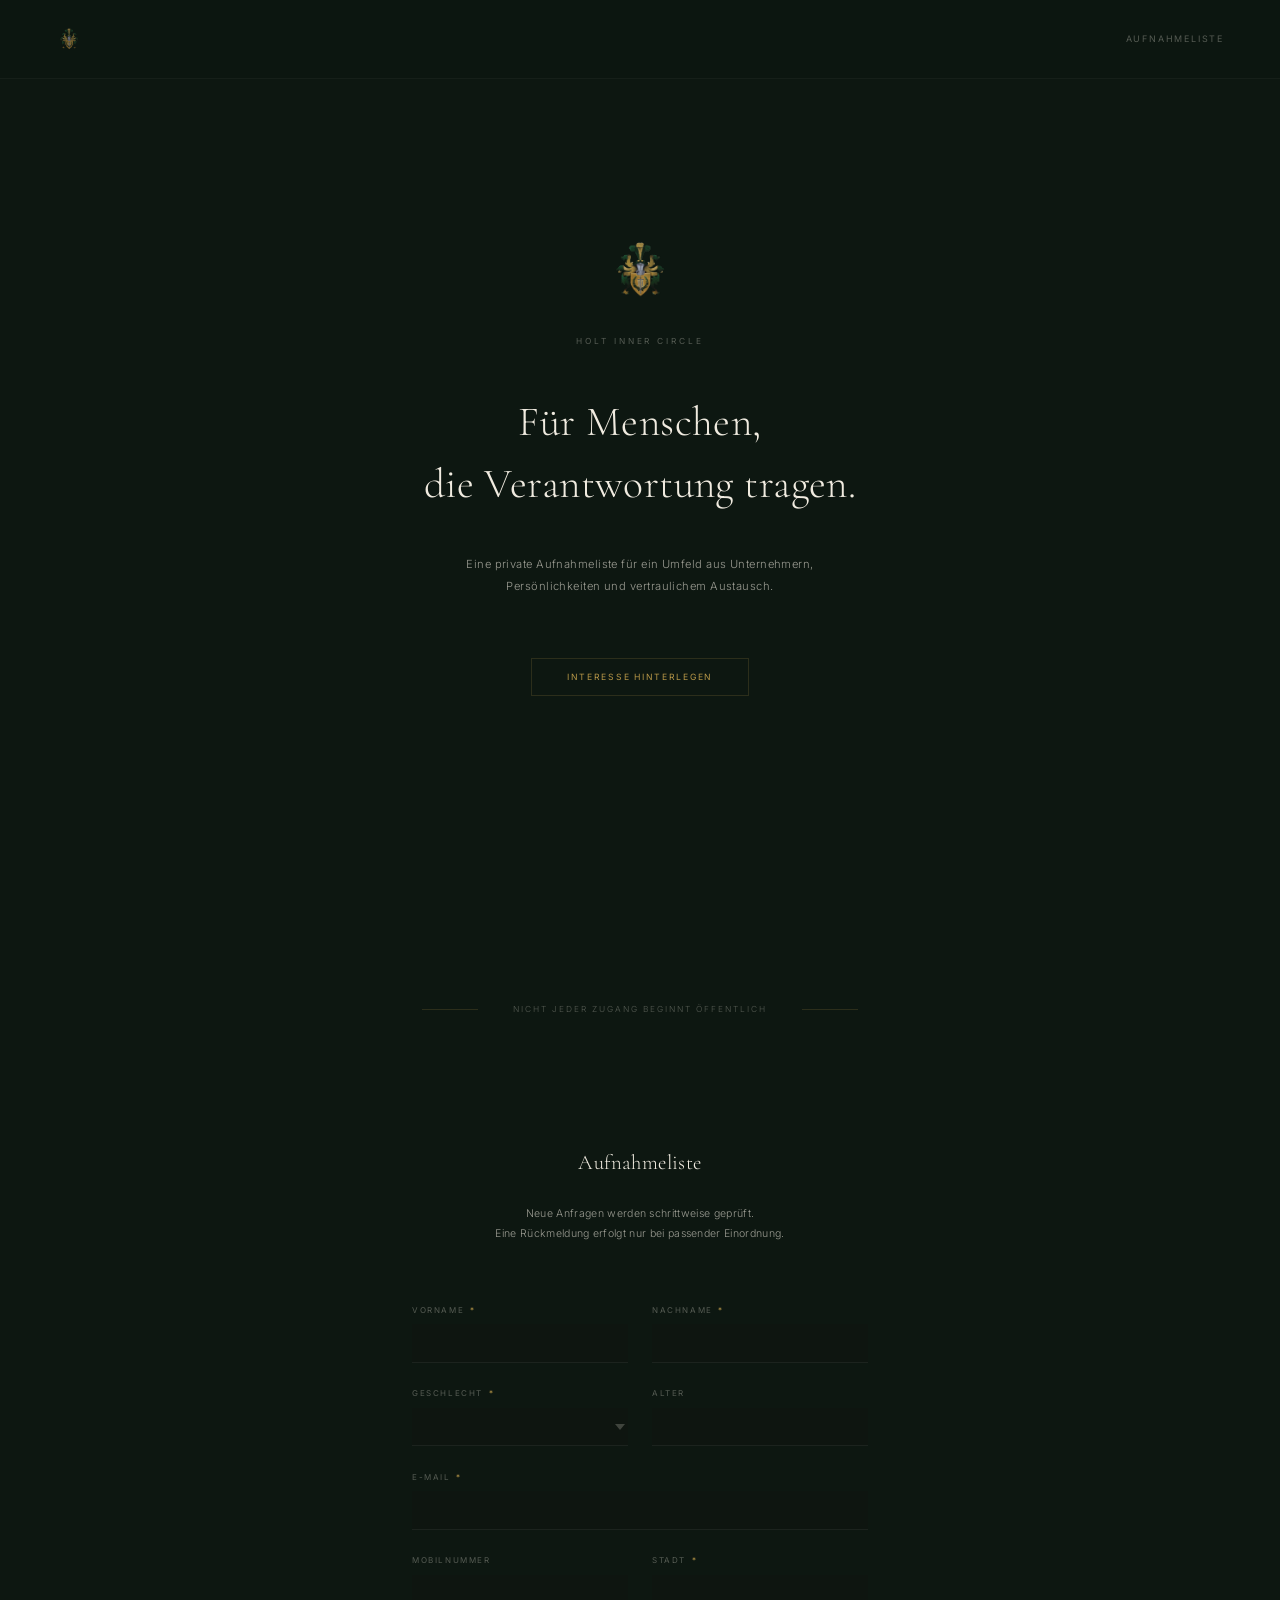
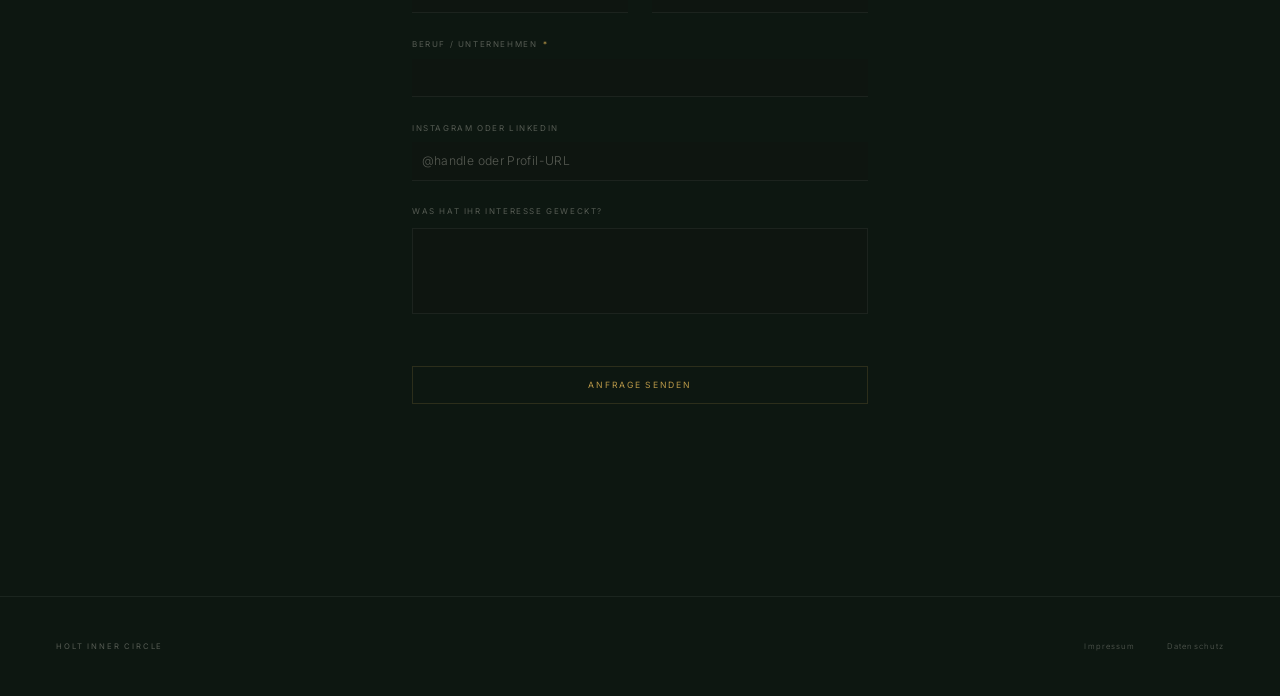
==== index.html @ b07e4f3f "Update index.html" ====
<!DOCTYPE html>
<html lang="de">
<head>
<link rel="shortcut icon" href="favicon.png">
<meta charset="UTF-8">
<meta name="viewport" content="width=device-width, initial-scale=1.0">
<title>Holt Inner Circle</title>
<link href="https://fonts.googleapis.com/css2?family=Cormorant+Garamond:ital,wght@0,300;0,400;0,500;1,300;1,400&family=Inter:wght@300;400&display=swap" rel="stylesheet">
<style>
*,*::before,*::after{margin:0;padding:0;box-sizing:border-box}
:root{
  --void:#0d1711;
  --deep:#132018;

  --rule:rgba(255,255,255,0.06);

  --gold:#b99848;
  --gold-dim:rgba(185,152,72,0.35);
  --rule-gold:rgba(185,152,72,0.18);

  --cream:#f0ebe0;

  --text:rgba(240,235,224,0.62);
  --text-dim:rgba(240,235,224,0.32);

  --serif:'Cormorant Garamond',Georgia,serif;
  --sans:'Inter',-apple-system,sans-serif;
}
html{scroll-behavior:smooth;overflow-x:hidden}
body{background:var(--void);color:var(--cream);font-family:var(--sans);-webkit-font-smoothing:antialiased;overflow-x:hidden}
a{color:inherit;text-decoration:none}
::selection{background:var(--gold);color:var(--void)}

.nav{
  position:fixed;
  top:0;
  left:0;
  right:0;
  z-index:900;
  display:flex;
  align-items:center;
  justify-content:space-between;
  padding:1.6rem 3.5rem;
  background:rgba(13,23,17,0.96);
  backdrop-filter:blur(14px);
  border-bottom:1px solid rgba(255,255,255,0.04);
}
.nav.scrolled{
  background:rgba(13,23,17,0.96);
  backdrop-filter:blur(14px);
  border-bottom-color:rgba(255,255,255,0.04);
}
.nav-logo{cursor:pointer;display:flex;align-items:center}
.nav-logo img{height:26px;width:auto;opacity:.75;transition:opacity .3s}
.nav-logo:hover img{opacity:1}
.nav-link{
  font-size:.56rem;font-weight:400;letter-spacing:.2em;text-transform:uppercase;
  color:var(--text-dim);cursor:pointer;transition:color .3s;
  padding:.45rem 0;border-bottom:1px solid transparent;
}
.nav-link:hover{color:var(--gold);border-bottom-color:var(--rule-gold)}

.hero{
  min-height:100vh;min-height:100svh;
  display:flex;flex-direction:column;
  align-items:center;justify-content:center;
  text-align:center;padding:6rem 2rem 4rem;
}
.hero-crest{width:68px;height:auto;margin-bottom:2rem;opacity:.8}
.hero-eyebrow{
  font-size:.52rem;font-weight:400;letter-spacing:.35em;text-transform:uppercase;
  color:var(--text-dim);margin-bottom:2.8rem;
}
.hero-headline{
  font-family:var(--serif);font-weight:300;
  font-size:clamp(1.55rem,3.6vw,2.6rem);
  line-height:1.5;color:var(--cream);
  max-width:480px;margin:0 auto 2.4rem;
  letter-spacing:.01em;
}
.hero-sub{
  font-size:.7rem;font-weight:300;line-height:1.95;letter-spacing:.04em;
  color:var(--text);max-width:400px;margin:0 auto 3.8rem;
}
.btn{
  display:inline-block;
  font-family:var(--sans);font-size:.54rem;font-weight:400;
  letter-spacing:.2em;text-transform:uppercase;
  color:var(--gold);border:1px solid var(--rule-gold);
  padding:.8rem 2.2rem;cursor:pointer;background:transparent;
  transition:all .4s;
}
.btn:hover{background:rgba(185,152,72,0.07);border-color:var(--gold-dim)}
.btn:active{transform:scale(.98)}
.btn:disabled{opacity:.3;cursor:default;pointer-events:none}

.divider{
  display:flex;align-items:center;justify-content:center;gap:2.2rem;
  padding:6.5rem 2rem;
}
.divider-line{width:56px;height:1px;background:var(--rule-gold)}
.divider-text{
  font-size:.52rem;font-weight:300;letter-spacing:.24em;text-transform:uppercase;
  color:var(--text-dim);white-space:nowrap;
}

/* FORM SECTION */
.aufnahme{
  max-width:520px;margin:0 auto;padding:2rem 2rem 12rem;text-align:center;
}
.aufnahme-heading{
  font-family:var(--serif);font-weight:300;font-size:1.3rem;
  color:var(--cream);margin-bottom:1.8rem;letter-spacing:.02em;
}
.aufnahme-note{
  font-size:.66rem;font-weight:300;line-height:1.9;letter-spacing:.03em;
  color:var(--text);margin-bottom:3.8rem;
}

/* Form rows */
.form-row{display:flex;gap:1.5rem;margin-bottom:0}
.form-row .form-group{flex:1}
.form-group{margin-bottom:1.6rem;text-align:left}
.form-label{
  display:block;font-size:.5rem;font-weight:400;
  letter-spacing:.2em;text-transform:uppercase;
  color:var(--text-dim);margin-bottom:.6rem;
}
.form-label .req{color:var(--gold);margin-left:2px}
.form-input,.form-select{
  width:100%;background:rgba(14,22,16,0.95);border:none;
  border-bottom:1px solid var(--rule);
  padding:.7rem .6rem;font-family:var(--sans);font-size:.76rem;
  font-weight:300;color:var(--cream);letter-spacing:.03em;
  outline:none;transition:border-color .3s;
  -webkit-appearance:none;appearance:none;
  border-radius:0;
}
.form-input:-webkit-autofill,
.form-input:-webkit-autofill:hover,
.form-input:-webkit-autofill:focus,
.form-select:-webkit-autofill,
.form-select:-webkit-autofill:hover,
.form-select:-webkit-autofill:focus{
  -webkit-text-fill-color:var(--cream);
  -webkit-box-shadow:0 0 0 1000px rgba(14,22,16,0.95) inset;
  box-shadow:0 0 0 1000px rgba(14,22,16,0.95) inset;
  border-bottom:1px solid var(--rule);
  transition:background-color 5000s ease-in-out 0s;
}
.form-select{
  background-image:url("data:image/svg+xml,%3Csvg xmlns='http://www.w3.org/2000/svg' width='10' height='6'%3E%3Cpath d='M0 0l5 6 5-6z' fill='rgba(240,235,224,0.22)'/%3E%3C/svg%3E");
  background-repeat:no-repeat;background-position:right .2rem center;
  padding-right:1.2rem;cursor:pointer;
}
.form-select option{background:var(--void);color:var(--cream)}
.form-input:focus,.form-select:focus{border-bottom-color:var(--gold-dim)}
.form-input::placeholder{color:var(--text-dim);font-weight:300}
textarea.form-input{
  resize:none;min-height:72px;line-height:1.7;
  border:1px solid var(--rule);padding:.7rem .8rem;
  margin-top:.15rem;background:rgba(14,22,16,0.95);
}
textarea.form-input:focus{border-color:var(--gold-dim)}
.form-submit{margin-top:3rem}
.form-submit .btn{width:100%}

.form-status{
  margin-top:1rem;font-size:.62rem;letter-spacing:.06em;
  color:var(--gold);display:none;text-align:center;
}
.form-status.error{color:#c45;display:block}
.form-status.sending{color:var(--text);display:block}

.form-sent{display:none;text-align:center;padding:3rem 0}
.form-sent p{
  font-family:var(--serif);font-weight:300;font-style:italic;
  font-size:1rem;line-height:1.8;
  color:var(--text);letter-spacing:.02em;
}

.footer{
  border-top:1px solid var(--rule);
  padding:2.8rem 3.5rem;
  display:flex;align-items:center;justify-content:space-between;
}
.footer-name{
  font-size:.48rem;font-weight:400;letter-spacing:.24em;
  text-transform:uppercase;color:var(--text-dim);
}
.footer-links{display:flex;gap:2rem}
.footer-links a{
  font-size:.48rem;font-weight:300;letter-spacing:.14em;
  color:var(--text-dim);transition:color .3s;
}
.footer-links a:hover{color:var(--text)}

.fade{opacity:0;transform:translateY(12px);transition:opacity .9s ease,transform .9s ease}
.fade.visible{opacity:1;transform:translateY(0)}

@media(max-width:640px){

  .nav{
    padding:1rem 1.2rem;
  }

  .hero{
    min-height:82svh;
    padding:3rem 1.4rem 2rem;
  }

  .hero-crest{
    width:56px;
    margin-bottom:1.5rem;
  }

  .hero-eyebrow{
    font-size:.48rem;
    letter-spacing:.28em;
    margin-bottom:1rem;
  }

  .hero-headline{
    font-size:1.55rem;
    line-height:1.3;
    margin-bottom:1.4rem;
    max-width:320px;
  }

  .hero-sub{
    font-size:.72rem;
    line-height:1.8;
    margin-bottom:2rem;
    max-width:340px;
  }

  .divider{
    padding:3rem 1.4rem;
    gap:1rem;
  }

  .divider-line{
    width:30px;
  }

  .divider-text{
    font-size:.48rem;
    letter-spacing:.18em;
  }

  .aufnahme{
    padding:2rem 1.4rem 6rem;
  }

  .aufnahme-heading{
    font-size:1.3rem;
  }

  .form-row{
    flex-direction:column;
    gap:0;
  }

  .footer{
    flex-direction:column;
    gap:1rem;
    text-align:center;
    padding:2rem 1.4rem;
  }
}

@media(prefers-reduced-motion:reduce){
  .fade{opacity:1;transform:none;transition:none}
}
</style>
</head>
<body>

<nav class="nav" id="nav">
  <div class="nav-logo" onclick="window.scrollTo({top:0,behavior:'smooth'})">
    <img src="images/hic-logo.jpg" alt="Holt Inner Circle">
  </div>
  <a class="nav-link" onclick="document.getElementById('aufnahme').scrollIntoView({behavior:'smooth'})">Aufnahmeliste</a>
</nav>

<section class="hero">
  <img src="images/hic-logo.jpg" alt="" class="hero-crest fade">
  <div class="hero-eyebrow fade">Holt Inner Circle</div>
  <h1 class="hero-headline fade">Für Menschen,<br>die Verantwortung tragen.</h1>
  <p class="hero-sub fade">Eine private Aufnahmeliste für ein Umfeld aus Unternehmern, Persönlichkeiten und vertraulichem Austausch.</p>
  <button class="btn fade" onclick="document.getElementById('aufnahme').scrollIntoView({behavior:'smooth'})">Interesse hinterlegen</button>
</section>

<div class="divider">
  <div class="divider-line"></div>
  <div class="divider-text fade">Nicht jeder Zugang beginnt öffentlich</div>
  <div class="divider-line"></div>
</div>

<section class="aufnahme" id="aufnahme">
  <h2 class="aufnahme-heading fade">Aufnahmeliste</h2>
  <p class="aufnahme-note fade">Neue Anfragen werden schrittweise geprüft.<br>Eine Rückmeldung erfolgt nur bei passender Einordnung.</p>

  <form id="aufnahmeForm" onsubmit="handleSubmit(event)" autocomplete="on">

    <div class="form-row fade">
      <div class="form-group">
        <label class="form-label" for="vorname">Vorname <span class="req">*</span></label>
        <input class="form-input" type="text" id="vorname" name="vorname" required autocomplete="given-name">
      </div>
      <div class="form-group">
        <label class="form-label" for="nachname">Nachname <span class="req">*</span></label>
        <input class="form-input" type="text" id="nachname" name="nachname" required autocomplete="family-name">
      </div>
    </div>

    <div class="form-row fade">
      <div class="form-group">
        <label class="form-label" for="geschlecht">Geschlecht <span class="req">*</span></label>
        <select class="form-select" id="geschlecht" name="geschlecht" required>
          <option value="" disabled selected></option>
          <option value="Männlich">Männlich</option>
          <option value="Weiblich">Weiblich</option>
          <option value="Divers">Divers</option>
          <option value="Keine Angabe">Keine Angabe</option>
        </select>
      </div>
      <div class="form-group">
        <label class="form-label" for="alter">Alter</label>
        <input class="form-input" type="number" id="alter" name="alter" min="16" max="99" placeholder="">
      </div>
    </div>

    <div class="form-group fade">
      <label class="form-label" for="email">E-Mail <span class="req">*</span></label>
      <input class="form-input" type="email" id="email" name="email" required autocomplete="email">
    </div>

    <div class="form-row fade">
      <div class="form-group">
        <label class="form-label" for="telefon">Mobilnummer</label>
        <input class="form-input" type="tel" id="telefon" name="telefon" placeholder="" autocomplete="tel">
      </div>
      <div class="form-group">
        <label class="form-label" for="stadt">Stadt <span class="req">*</span></label>
        <input class="form-input" type="text" id="stadt" name="stadt" required autocomplete="address-level2">
      </div>
    </div>

    <div class="form-group fade">
      <label class="form-label" for="beruf">Beruf / Unternehmen <span class="req">*</span></label>
      <input class="form-input" type="text" id="beruf" name="beruf" required>
    </div>

    <div class="form-group fade">
      <label class="form-label" for="social">Instagram oder LinkedIn</label>
      <input class="form-input" type="text" id="social" name="social" placeholder="@handle oder Profil-URL">
    </div>

    <div class="form-group fade">
      <label class="form-label" for="interesse">Was hat Ihr Interesse geweckt?</label>
      <textarea class="form-input" id="interesse" name="interesse" rows="3"></textarea>
    </div>

    <div class="form-submit fade">
      <button class="btn" type="submit" id="submitBtn">Anfrage senden</button>
      <div class="form-status" id="formStatus"></div>
    </div>
  </form>

  <div class="form-sent" id="formSent">
    <p>Ihre Anfrage wurde entgegengenommen.<br>Rückmeldungen erfolgen schrittweise.</p>
  </div>
</section>

<footer class="footer">
  <div class="footer-name">Holt Inner Circle</div>
  <div class="footer-links">
    <a href="#">Impressum</a>
    <a href="#">Datenschutz</a>
  </div>
</footer>

<script>
// Cloudflare Worker URL — kein Token im Frontend!
const WORKER_URL = "https://hic-api.holtinnercircle.workers.dev/";

const nav = document.getElementById('nav');
window.addEventListener('scroll', () => {
  nav.classList.toggle('scrolled', window.scrollY > 40);
}, {passive: true});

const obs = new IntersectionObserver((entries) => {
  entries.forEach(e => {
    if (e.isIntersecting) { e.target.classList.add('visible'); obs.unobserve(e.target); }
  });
}, {threshold: 0.12, rootMargin: '0px 0px -40px 0px'});
document.querySelectorAll('.fade').forEach(el => obs.observe(el));

async function handleSubmit(e) {
  e.preventDefault();
  const form = document.getElementById('aufnahmeForm');
  const btn = document.getElementById('submitBtn');
  const status = document.getElementById('formStatus');
  const sent = document.getElementById('formSent');

  const data = {
    vorname: form.vorname.value.trim(),
    nachname: form.nachname.value.trim(),
    geschlecht: form.geschlecht.value,
    alter: form.alter.value,
    email: form.email.value.trim(),
    telefon: form.telefon.value.trim(),
    stadt: form.stadt.value.trim(),
    beruf: form.beruf.value.trim(),
    social: form.social.value.trim(),
    interesse: form.interesse.value.trim()
  };

  btn.disabled = true;
  status.className = 'form-status sending';
  status.textContent = 'Wird gesendet...';
  status.style.display = 'block';

  try {
    const res = await fetch(WORKER_URL, {
      method: 'POST',
      headers: {'Content-Type': 'application/json'},
      body: JSON.stringify(data)
    });
    const result = await res.json();
    if (!result.success) throw new Error('Server error');
    form.style.display = 'none';
    status.style.display = 'none';
    sent.style.display = 'block';
  } catch (err) {
    status.className = 'form-status error';
    status.textContent = 'Anfrage konnte nicht gesendet werden. Bitte erneut versuchen.';
    btn.disabled = false;
  }
}
</script>
</body>
</html>
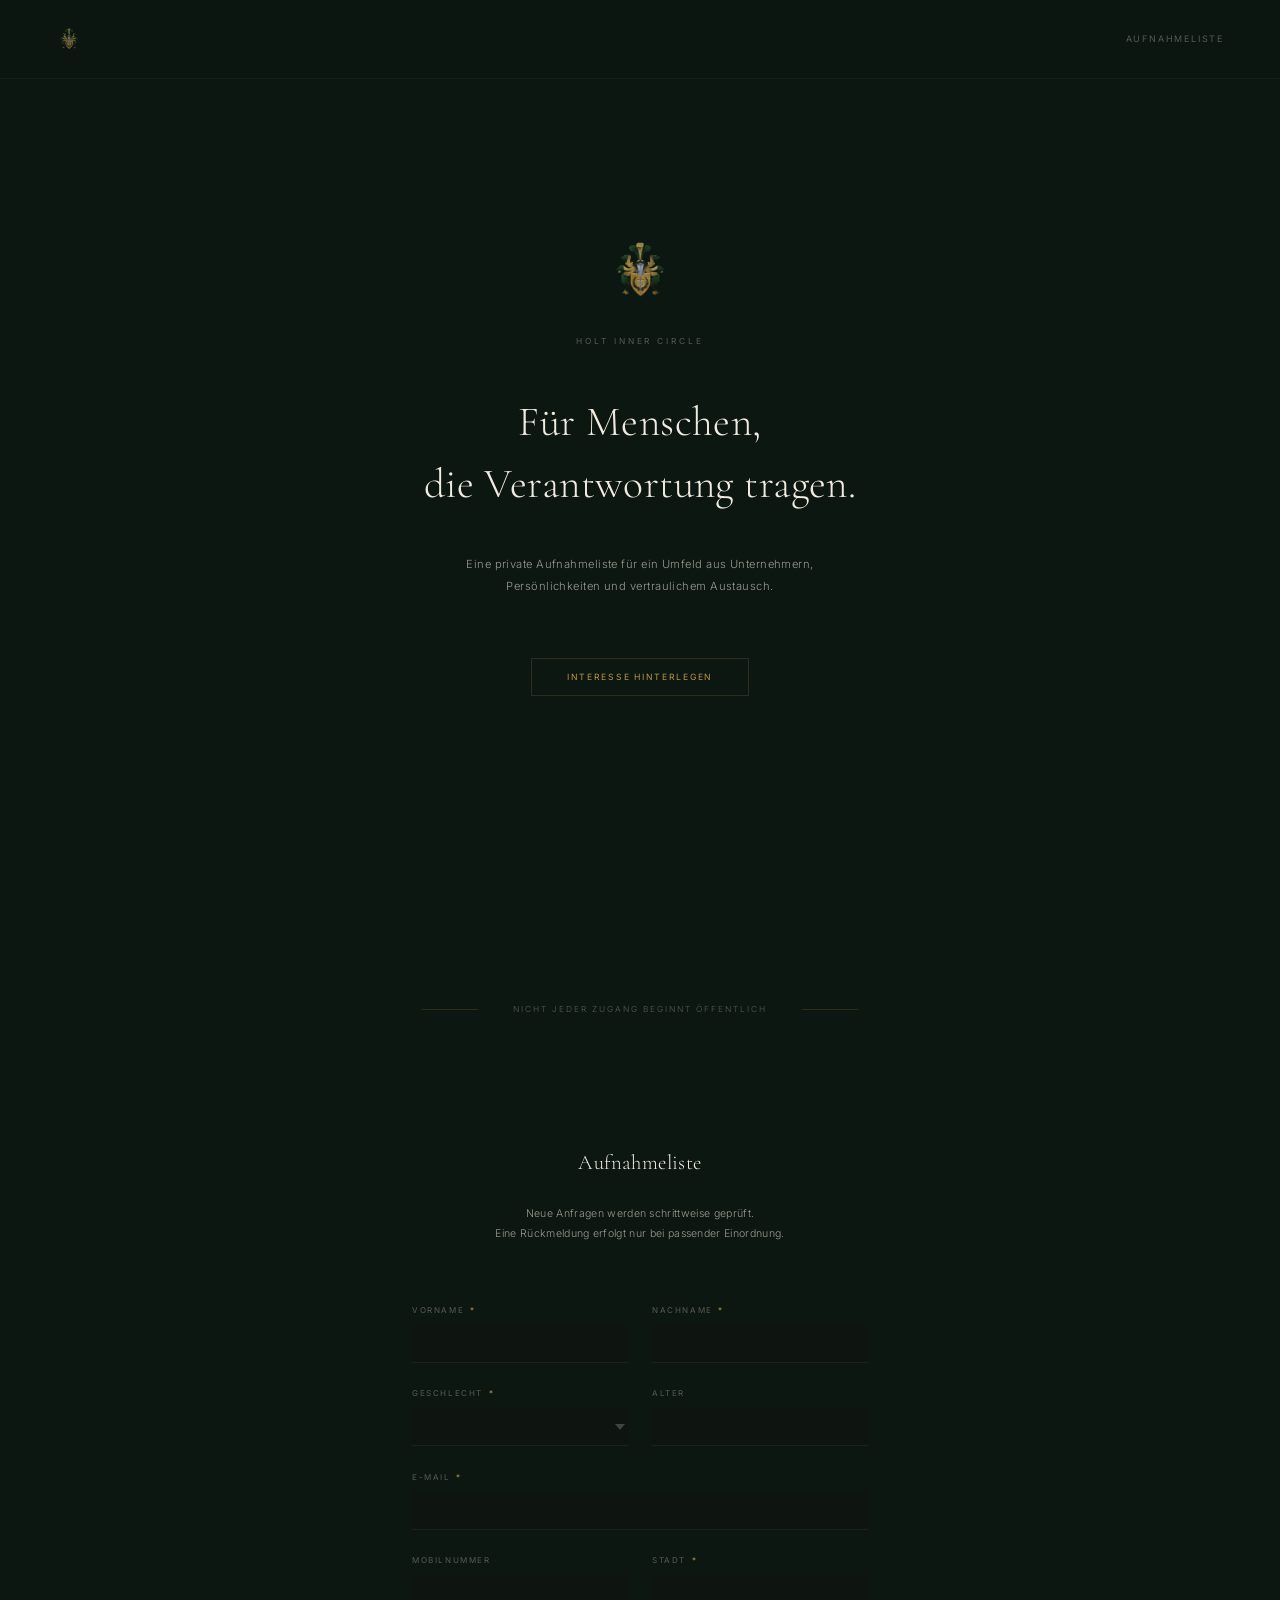
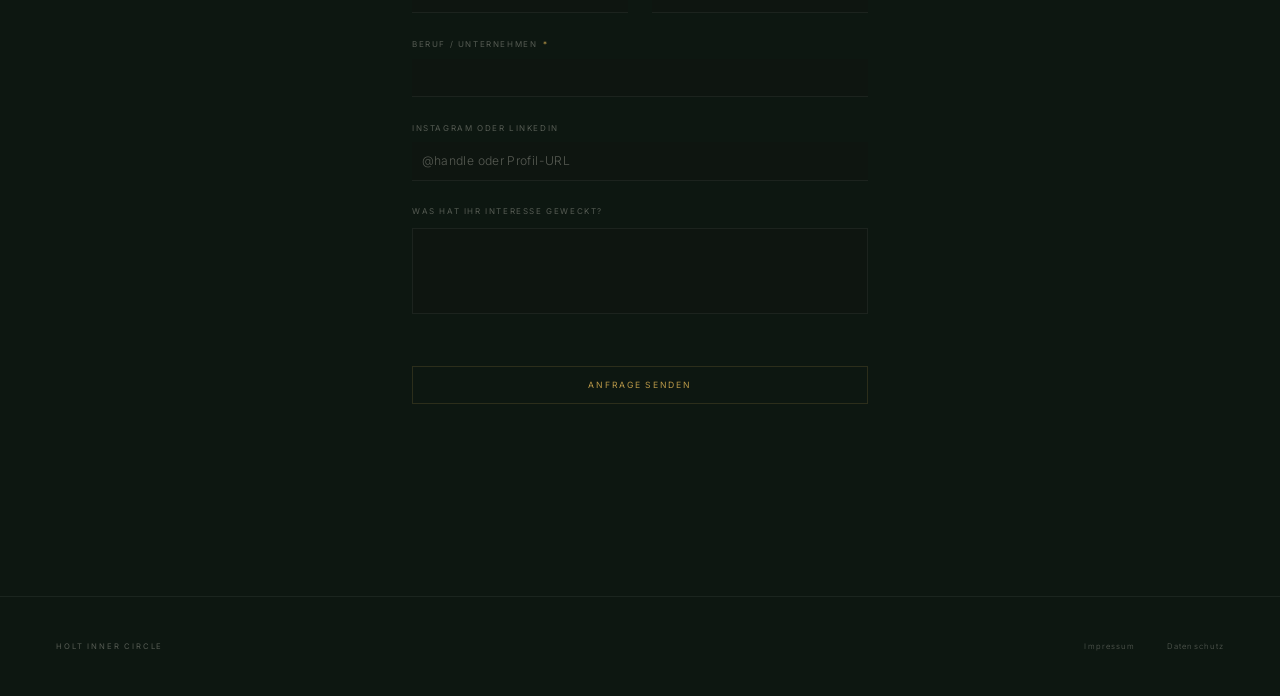
==== commit 01c13cbf: "Update index.html" ====
--- a/index.html
+++ b/index.html
@@ -1,10 +1,10 @@
 <!DOCTYPE html>
 <html lang="de">
 <head>
-<link rel="shortcut icon" href="favicon.png">
 <meta charset="UTF-8">
 <meta name="viewport" content="width=device-width, initial-scale=1.0">
 <title>Holt Inner Circle</title>
+<link rel="icon" type="image/png" href="favicon.png">
 <link href="https://fonts.googleapis.com/css2?family=Cormorant+Garamond:ital,wght@0,300;0,400;0,500;1,300;1,400&family=Inter:wght@300;400&display=swap" rel="stylesheet">
 <style>
 *,*::before,*::after{margin:0;padding:0;box-sizing:border-box}
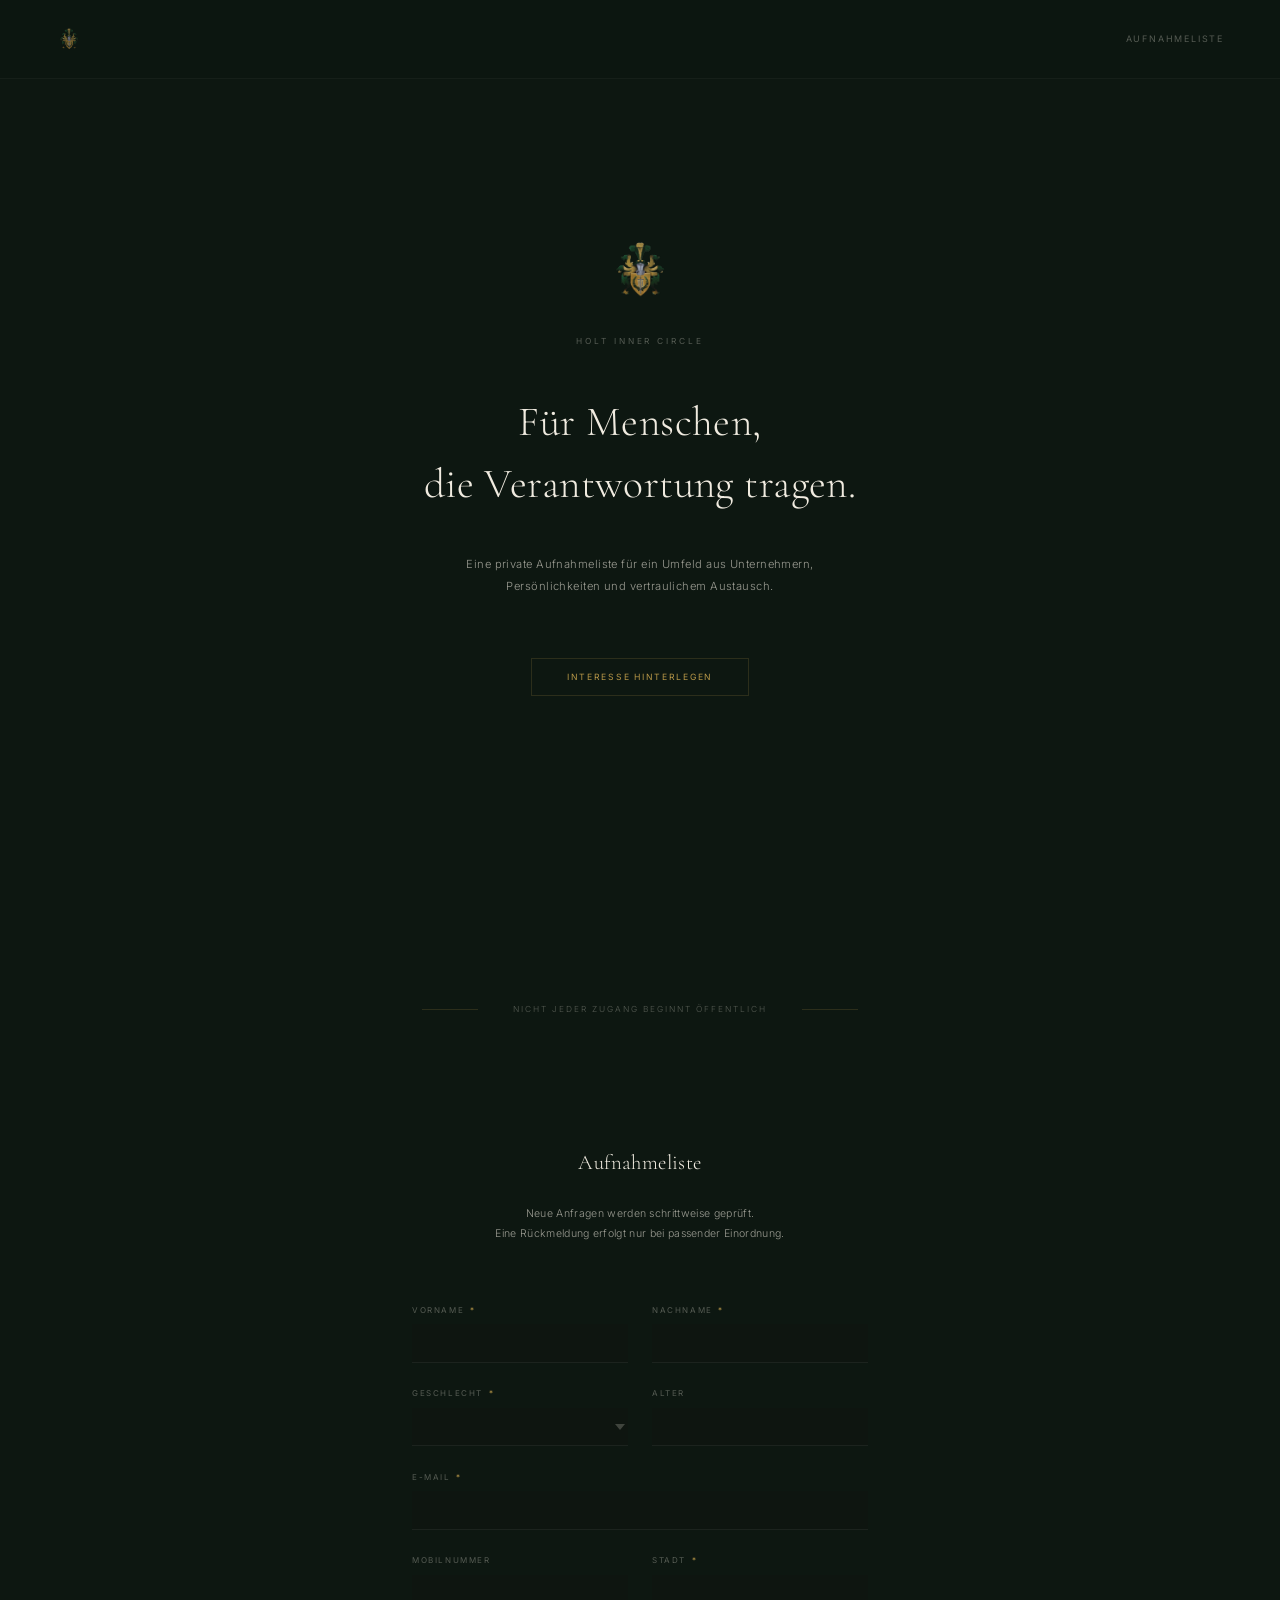
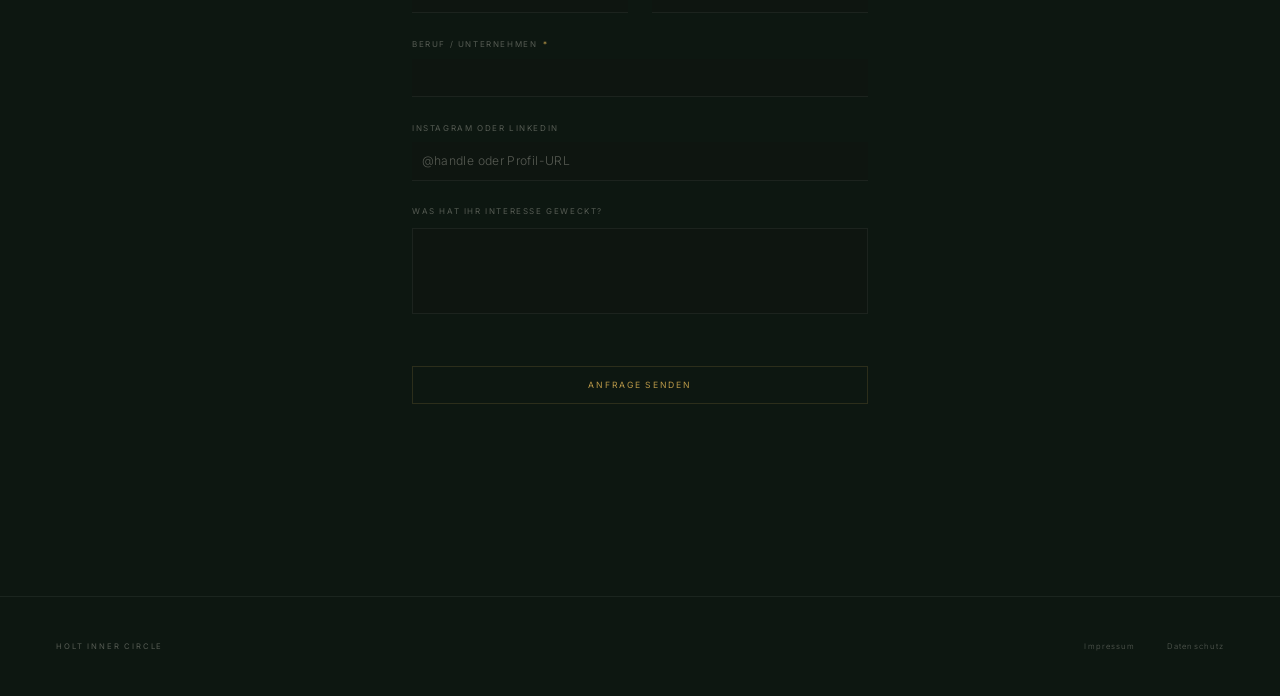
==== commit fc50d90e: "Add files via upload" ====
--- a/index.html
+++ b/index.html
@@ -4,7 +4,6 @@
 <meta charset="UTF-8">
 <meta name="viewport" content="width=device-width, initial-scale=1.0">
 <title>Holt Inner Circle</title>
-<link rel="icon" type="image/png" href="favicon.png">
 <link href="https://fonts.googleapis.com/css2?family=Cormorant+Garamond:ital,wght@0,300;0,400;0,500;1,300;1,400&family=Inter:wght@300;400&display=swap" rel="stylesheet">
 <style>
 *,*::before,*::after{margin:0;padding:0;box-sizing:border-box}
@@ -376,8 +375,8 @@
 <footer class="footer">
   <div class="footer-name">Holt Inner Circle</div>
   <div class="footer-links">
-    <a href="#">Impressum</a>
-    <a href="#">Datenschutz</a>
+    <a href="impressum.html">Impressum</a>
+    <a href="datenschutz.html">Datenschutz</a>
   </div>
 </footer>
 
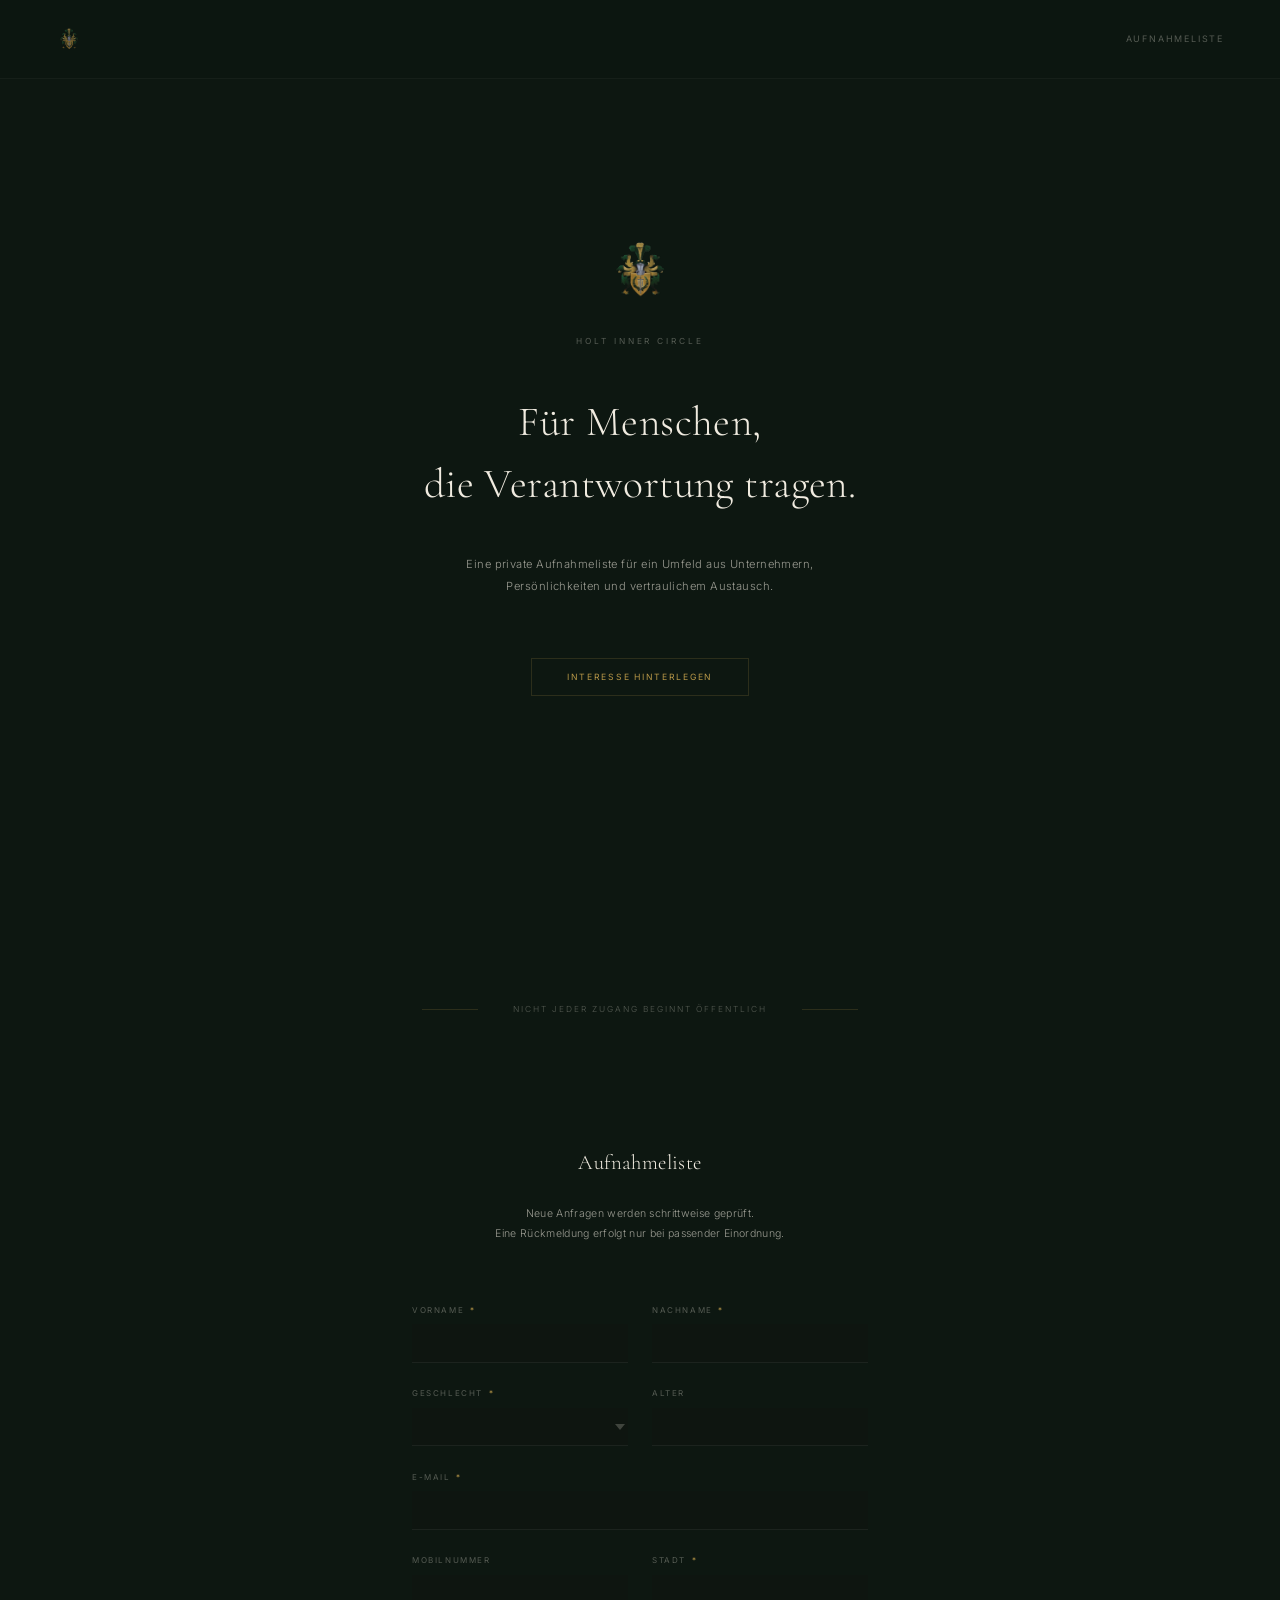
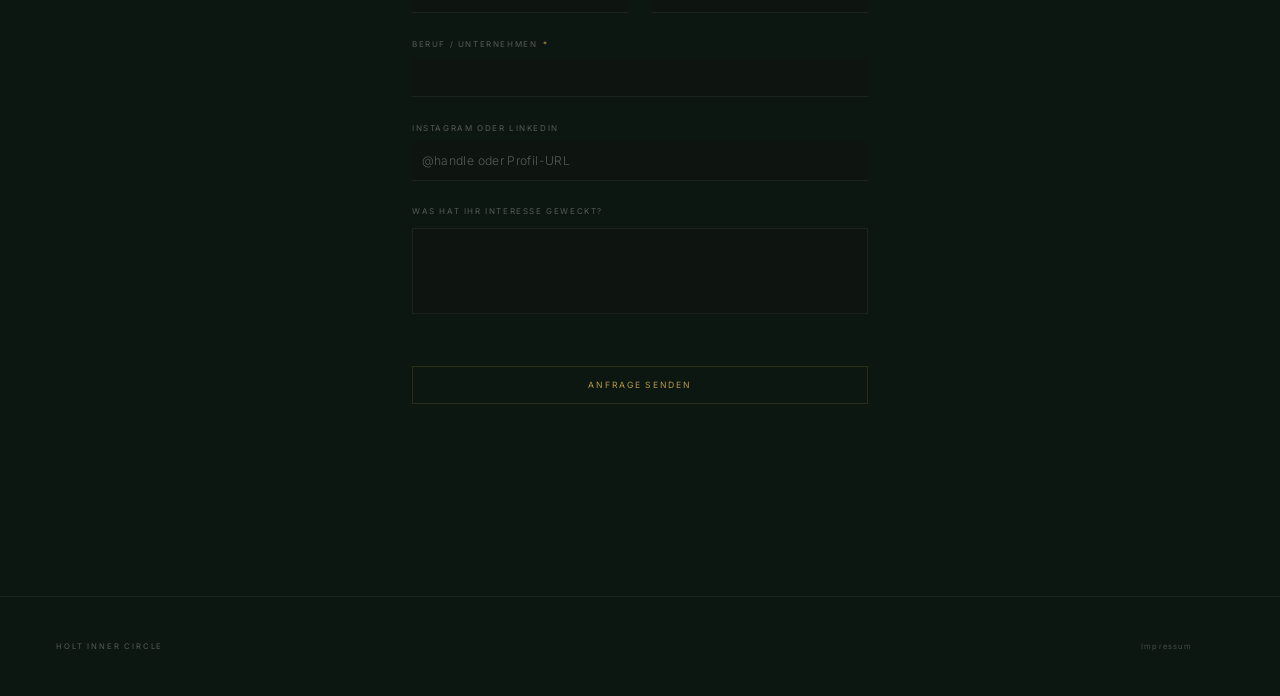
==== commit 8df33ba5: "Add files via upload" ====
--- a/index.html
+++ b/index.html
@@ -376,7 +376,7 @@
   <div class="footer-name">Holt Inner Circle</div>
   <div class="footer-links">
     <a href="impressum.html">Impressum</a>
-    <a href="datenschutz.html">Datenschutz</a>
+    <a href="datenschutz.html"></a>
   </div>
 </footer>
 
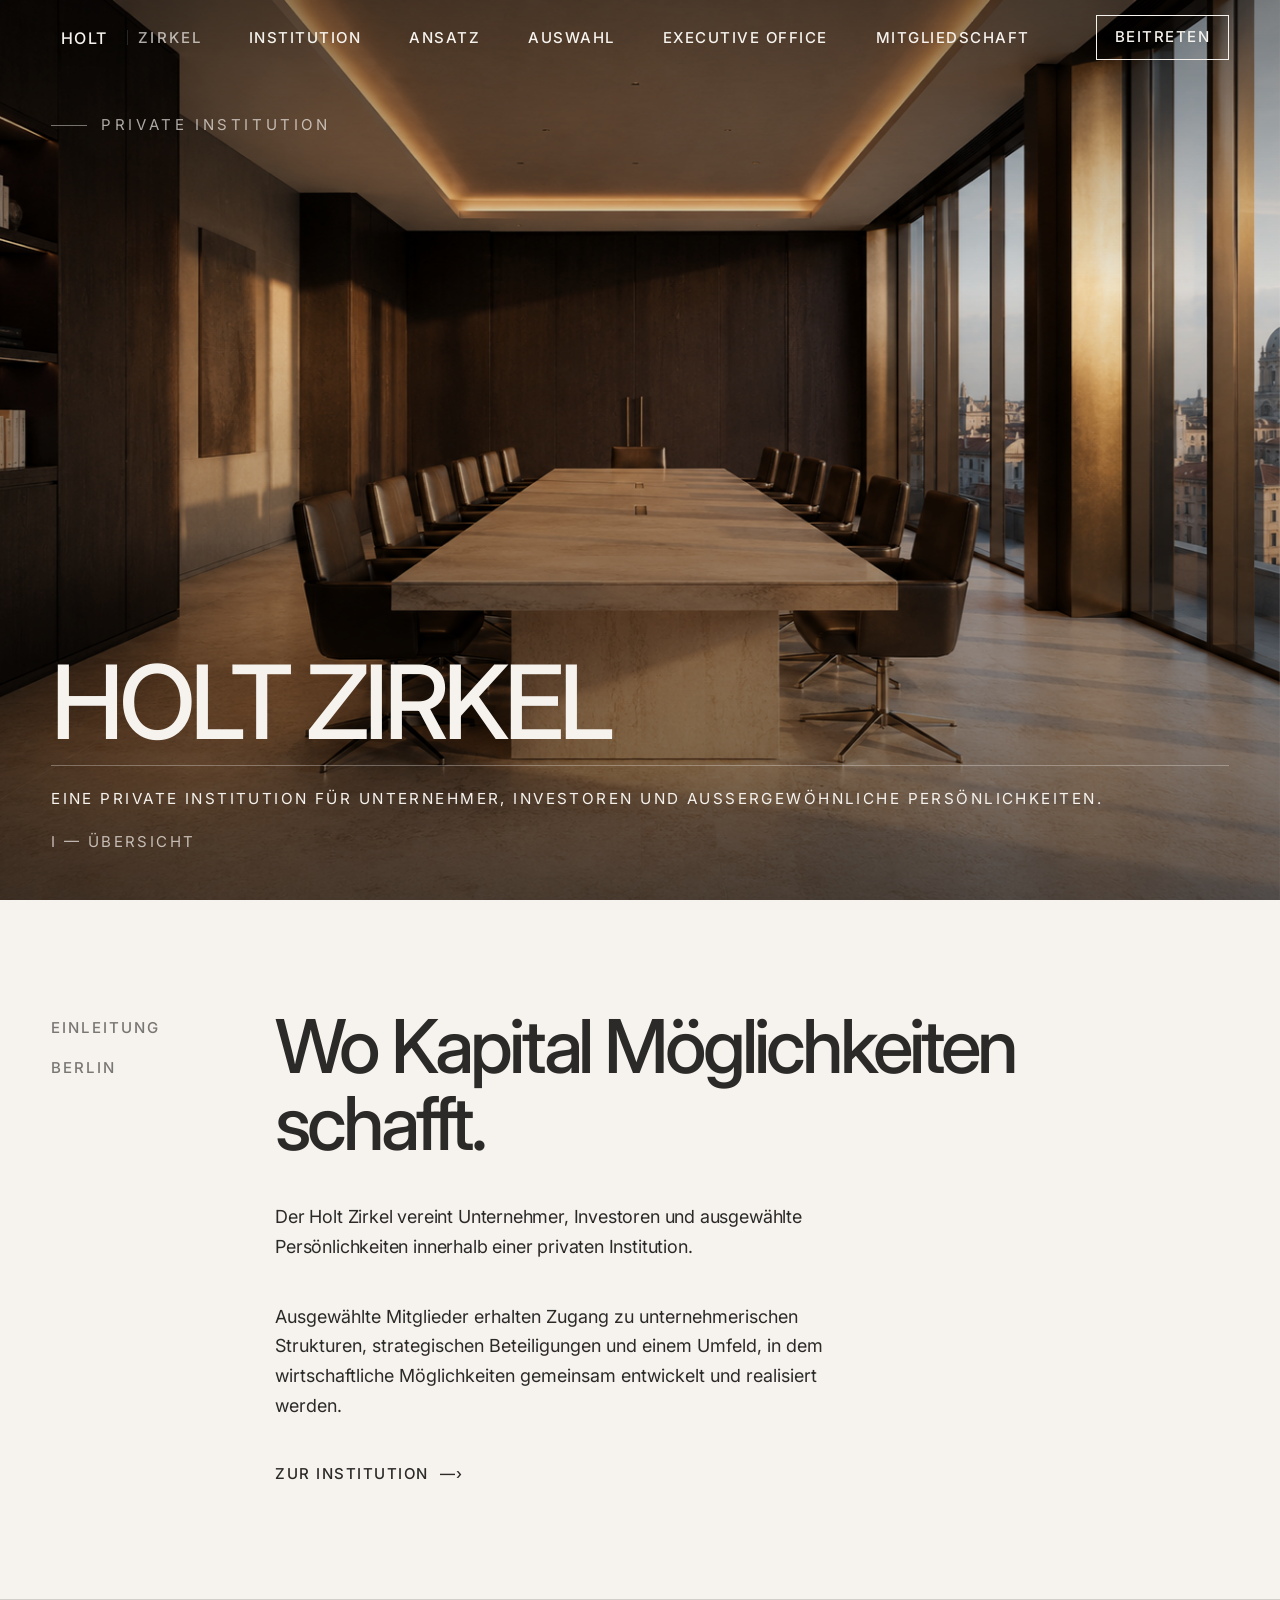
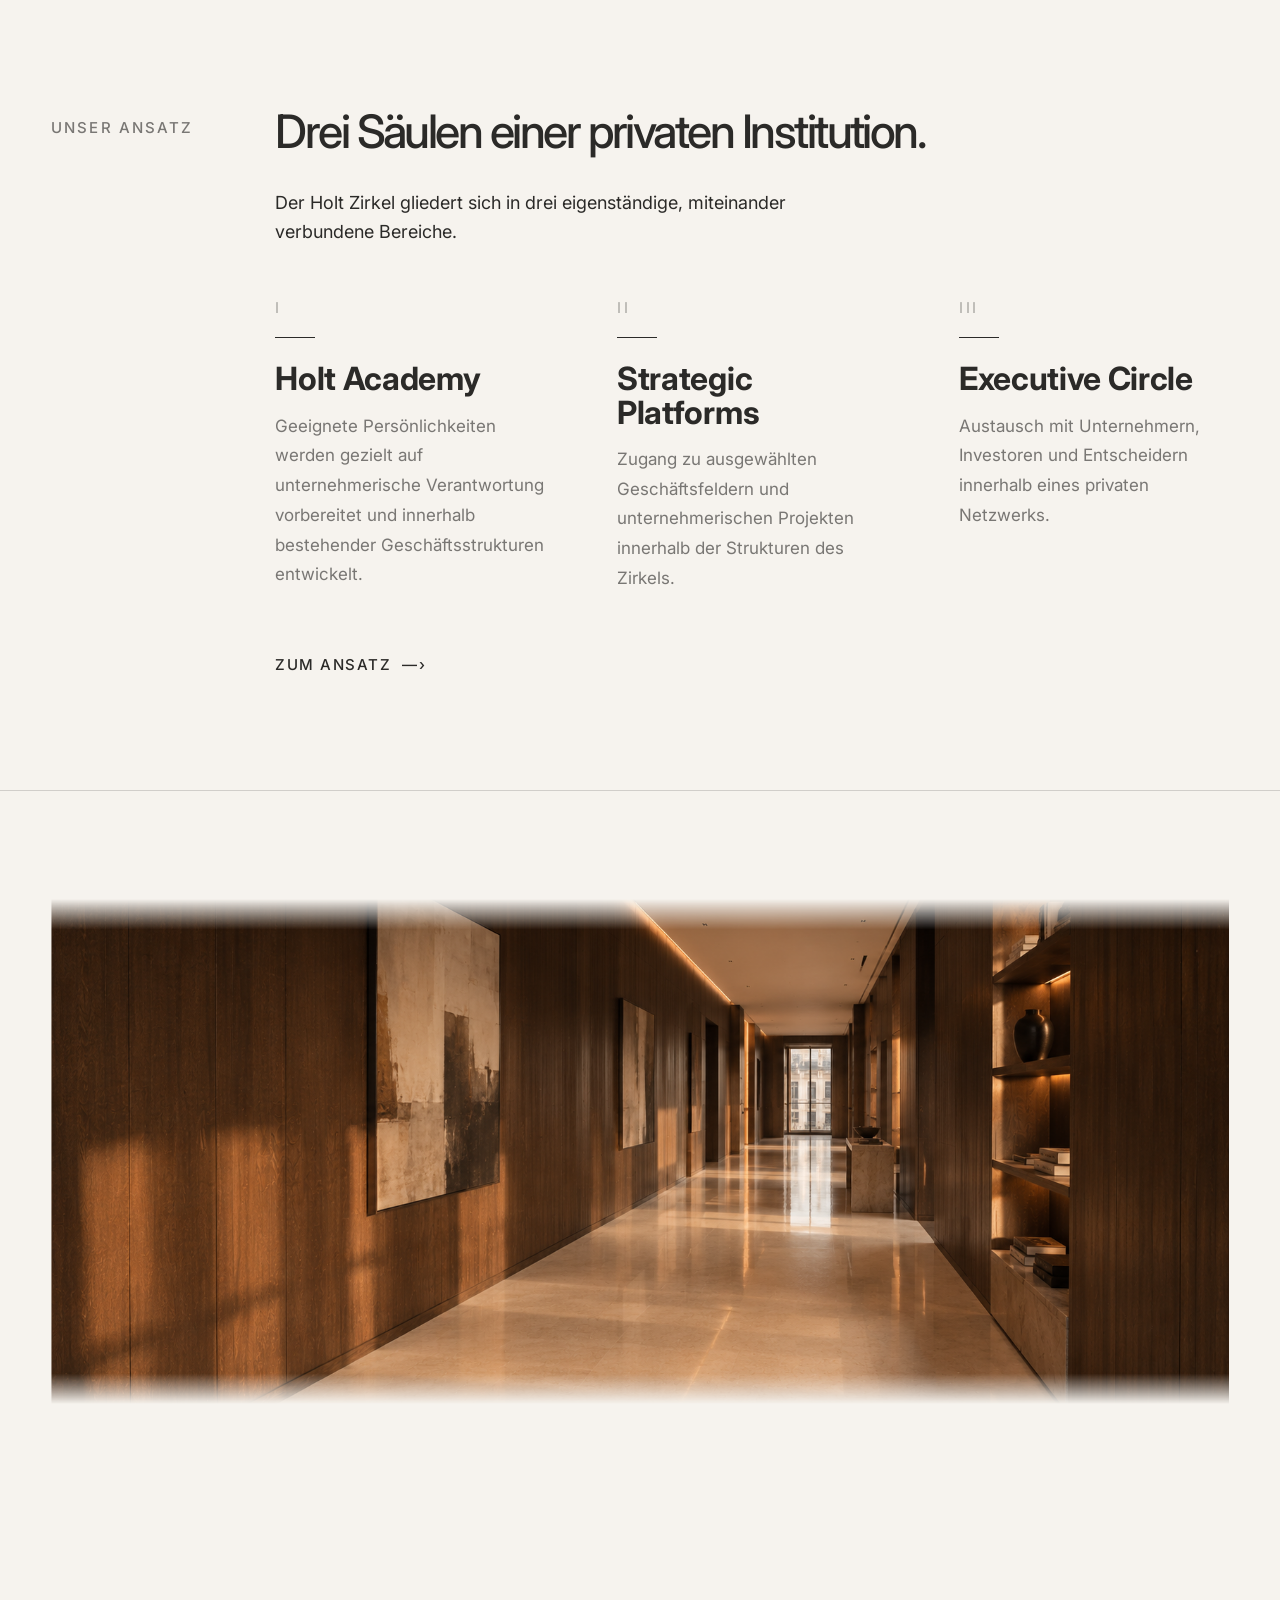
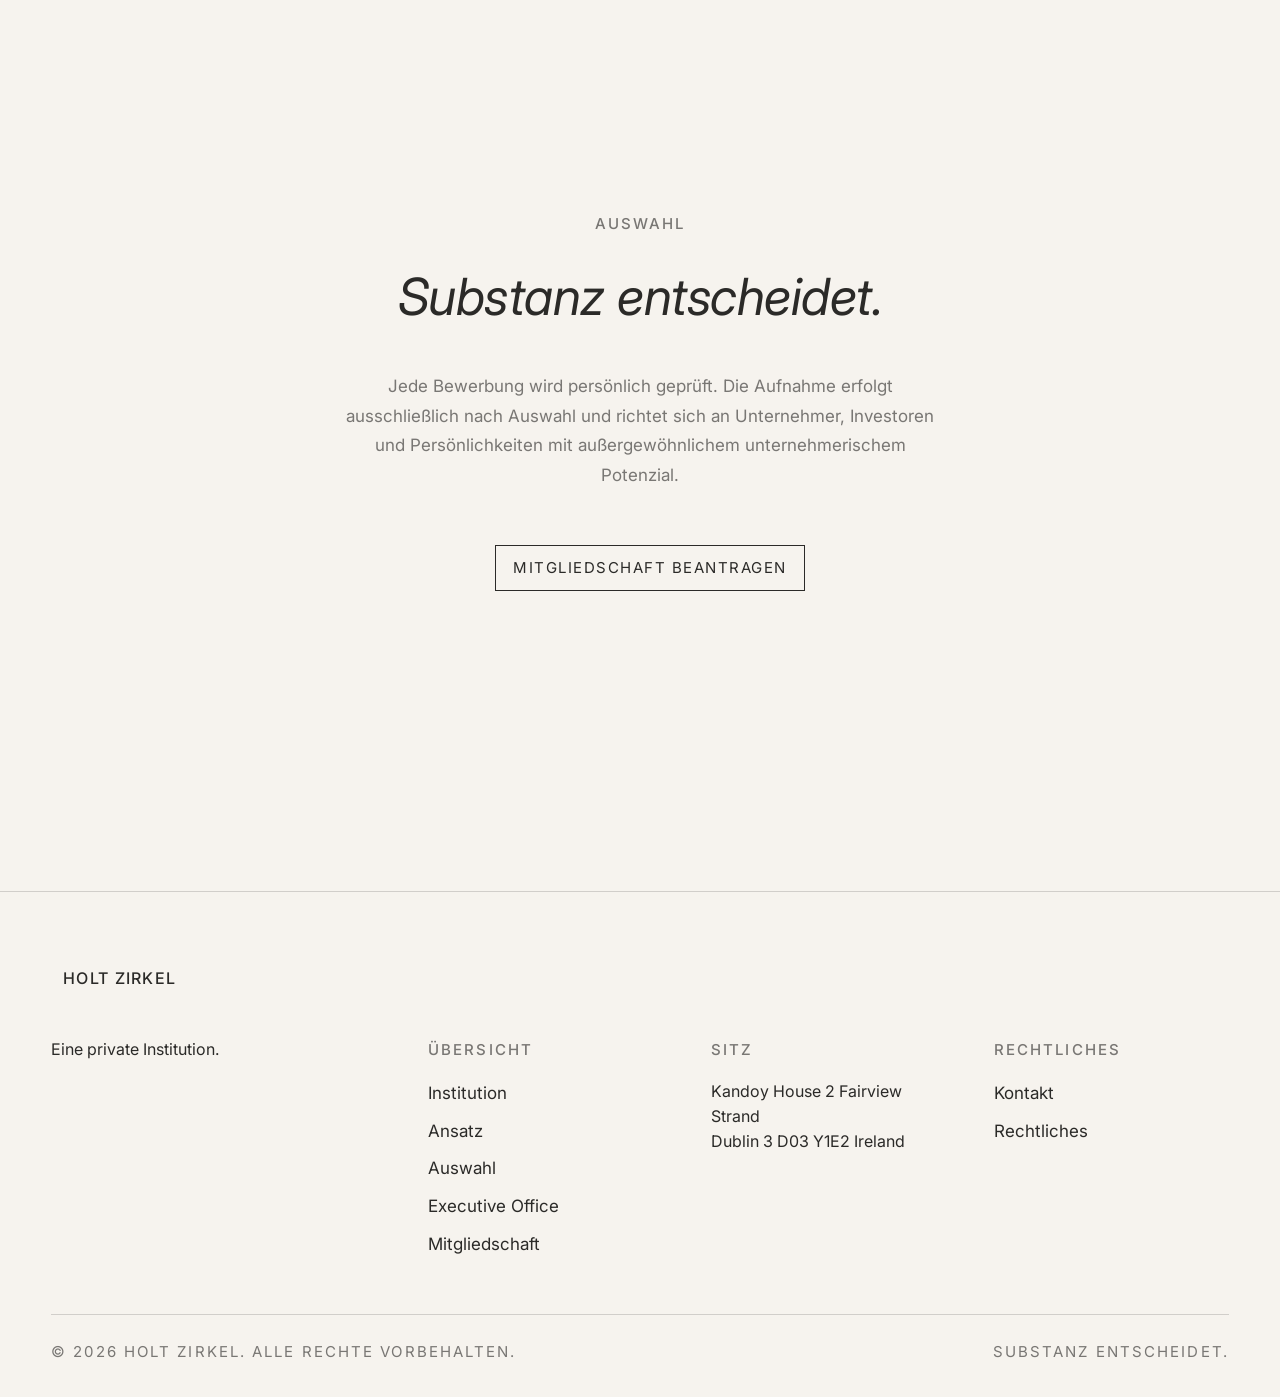
==== commit 443428ca: "Add files via upload" ====
--- a/index.html
+++ b/index.html
@@ -1,443 +1,261 @@
 <!DOCTYPE html>
 <html lang="de">
 <head>
-<meta charset="UTF-8">
-<meta name="viewport" content="width=device-width, initial-scale=1.0">
-<title>Holt Inner Circle</title>
-<link href="https://fonts.googleapis.com/css2?family=Cormorant+Garamond:ital,wght@0,300;0,400;0,500;1,300;1,400&family=Inter:wght@300;400&display=swap" rel="stylesheet">
-<style>
-*,*::before,*::after{margin:0;padding:0;box-sizing:border-box}
-:root{
-  --void:#0d1711;
-  --deep:#132018;
-
-  --rule:rgba(255,255,255,0.06);
-
-  --gold:#b99848;
-  --gold-dim:rgba(185,152,72,0.35);
-  --rule-gold:rgba(185,152,72,0.18);
-
-  --cream:#f0ebe0;
-
-  --text:rgba(240,235,224,0.62);
-  --text-dim:rgba(240,235,224,0.32);
-
-  --serif:'Cormorant Garamond',Georgia,serif;
-  --sans:'Inter',-apple-system,sans-serif;
-}
-html{scroll-behavior:smooth;overflow-x:hidden}
-body{background:var(--void);color:var(--cream);font-family:var(--sans);-webkit-font-smoothing:antialiased;overflow-x:hidden}
-a{color:inherit;text-decoration:none}
-::selection{background:var(--gold);color:var(--void)}
-
-.nav{
-  position:fixed;
-  top:0;
-  left:0;
-  right:0;
-  z-index:900;
-  display:flex;
-  align-items:center;
-  justify-content:space-between;
-  padding:1.6rem 3.5rem;
-  background:rgba(13,23,17,0.96);
-  backdrop-filter:blur(14px);
-  border-bottom:1px solid rgba(255,255,255,0.04);
-}
-.nav.scrolled{
-  background:rgba(13,23,17,0.96);
-  backdrop-filter:blur(14px);
-  border-bottom-color:rgba(255,255,255,0.04);
-}
-.nav-logo{cursor:pointer;display:flex;align-items:center}
-.nav-logo img{height:26px;width:auto;opacity:.75;transition:opacity .3s}
-.nav-logo:hover img{opacity:1}
-.nav-link{
-  font-size:.56rem;font-weight:400;letter-spacing:.2em;text-transform:uppercase;
-  color:var(--text-dim);cursor:pointer;transition:color .3s;
-  padding:.45rem 0;border-bottom:1px solid transparent;
-}
-.nav-link:hover{color:var(--gold);border-bottom-color:var(--rule-gold)}
-
-.hero{
-  min-height:100vh;min-height:100svh;
-  display:flex;flex-direction:column;
-  align-items:center;justify-content:center;
-  text-align:center;padding:6rem 2rem 4rem;
-}
-.hero-crest{width:68px;height:auto;margin-bottom:2rem;opacity:.8}
-.hero-eyebrow{
-  font-size:.52rem;font-weight:400;letter-spacing:.35em;text-transform:uppercase;
-  color:var(--text-dim);margin-bottom:2.8rem;
-}
-.hero-headline{
-  font-family:var(--serif);font-weight:300;
-  font-size:clamp(1.55rem,3.6vw,2.6rem);
-  line-height:1.5;color:var(--cream);
-  max-width:480px;margin:0 auto 2.4rem;
-  letter-spacing:.01em;
-}
-.hero-sub{
-  font-size:.7rem;font-weight:300;line-height:1.95;letter-spacing:.04em;
-  color:var(--text);max-width:400px;margin:0 auto 3.8rem;
-}
-.btn{
-  display:inline-block;
-  font-family:var(--sans);font-size:.54rem;font-weight:400;
-  letter-spacing:.2em;text-transform:uppercase;
-  color:var(--gold);border:1px solid var(--rule-gold);
-  padding:.8rem 2.2rem;cursor:pointer;background:transparent;
-  transition:all .4s;
-}
-.btn:hover{background:rgba(185,152,72,0.07);border-color:var(--gold-dim)}
-.btn:active{transform:scale(.98)}
-.btn:disabled{opacity:.3;cursor:default;pointer-events:none}
-
-.divider{
-  display:flex;align-items:center;justify-content:center;gap:2.2rem;
-  padding:6.5rem 2rem;
-}
-.divider-line{width:56px;height:1px;background:var(--rule-gold)}
-.divider-text{
-  font-size:.52rem;font-weight:300;letter-spacing:.24em;text-transform:uppercase;
-  color:var(--text-dim);white-space:nowrap;
-}
-
-/* FORM SECTION */
-.aufnahme{
-  max-width:520px;margin:0 auto;padding:2rem 2rem 12rem;text-align:center;
-}
-.aufnahme-heading{
-  font-family:var(--serif);font-weight:300;font-size:1.3rem;
-  color:var(--cream);margin-bottom:1.8rem;letter-spacing:.02em;
-}
-.aufnahme-note{
-  font-size:.66rem;font-weight:300;line-height:1.9;letter-spacing:.03em;
-  color:var(--text);margin-bottom:3.8rem;
-}
-
-/* Form rows */
-.form-row{display:flex;gap:1.5rem;margin-bottom:0}
-.form-row .form-group{flex:1}
-.form-group{margin-bottom:1.6rem;text-align:left}
-.form-label{
-  display:block;font-size:.5rem;font-weight:400;
-  letter-spacing:.2em;text-transform:uppercase;
-  color:var(--text-dim);margin-bottom:.6rem;
-}
-.form-label .req{color:var(--gold);margin-left:2px}
-.form-input,.form-select{
-  width:100%;background:rgba(14,22,16,0.95);border:none;
-  border-bottom:1px solid var(--rule);
-  padding:.7rem .6rem;font-family:var(--sans);font-size:.76rem;
-  font-weight:300;color:var(--cream);letter-spacing:.03em;
-  outline:none;transition:border-color .3s;
-  -webkit-appearance:none;appearance:none;
-  border-radius:0;
-}
-.form-input:-webkit-autofill,
-.form-input:-webkit-autofill:hover,
-.form-input:-webkit-autofill:focus,
-.form-select:-webkit-autofill,
-.form-select:-webkit-autofill:hover,
-.form-select:-webkit-autofill:focus{
-  -webkit-text-fill-color:var(--cream);
-  -webkit-box-shadow:0 0 0 1000px rgba(14,22,16,0.95) inset;
-  box-shadow:0 0 0 1000px rgba(14,22,16,0.95) inset;
-  border-bottom:1px solid var(--rule);
-  transition:background-color 5000s ease-in-out 0s;
-}
-.form-select{
-  background-image:url("data:image/svg+xml,%3Csvg xmlns='http://www.w3.org/2000/svg' width='10' height='6'%3E%3Cpath d='M0 0l5 6 5-6z' fill='rgba(240,235,224,0.22)'/%3E%3C/svg%3E");
-  background-repeat:no-repeat;background-position:right .2rem center;
-  padding-right:1.2rem;cursor:pointer;
-}
-.form-select option{background:var(--void);color:var(--cream)}
-.form-input:focus,.form-select:focus{border-bottom-color:var(--gold-dim)}
-.form-input::placeholder{color:var(--text-dim);font-weight:300}
-textarea.form-input{
-  resize:none;min-height:72px;line-height:1.7;
-  border:1px solid var(--rule);padding:.7rem .8rem;
-  margin-top:.15rem;background:rgba(14,22,16,0.95);
-}
-textarea.form-input:focus{border-color:var(--gold-dim)}
-.form-submit{margin-top:3rem}
-.form-submit .btn{width:100%}
-
-.form-status{
-  margin-top:1rem;font-size:.62rem;letter-spacing:.06em;
-  color:var(--gold);display:none;text-align:center;
-}
-.form-status.error{color:#c45;display:block}
-.form-status.sending{color:var(--text);display:block}
-
-.form-sent{display:none;text-align:center;padding:3rem 0}
-.form-sent p{
-  font-family:var(--serif);font-weight:300;font-style:italic;
-  font-size:1rem;line-height:1.8;
-  color:var(--text);letter-spacing:.02em;
-}
-
-.footer{
-  border-top:1px solid var(--rule);
-  padding:2.8rem 3.5rem;
-  display:flex;align-items:center;justify-content:space-between;
-}
-.footer-name{
-  font-size:.48rem;font-weight:400;letter-spacing:.24em;
-  text-transform:uppercase;color:var(--text-dim);
-}
-.footer-links{display:flex;gap:2rem}
-.footer-links a{
-  font-size:.48rem;font-weight:300;letter-spacing:.14em;
-  color:var(--text-dim);transition:color .3s;
-}
-.footer-links a:hover{color:var(--text)}
-
-.fade{opacity:0;transform:translateY(12px);transition:opacity .9s ease,transform .9s ease}
-.fade.visible{opacity:1;transform:translateY(0)}
-
-@media(max-width:640px){
-
-  .nav{
-    padding:1rem 1.2rem;
+  <meta charset="UTF-8" />
+  <meta name="viewport" content="width=device-width, initial-scale=1.0" />
+  <meta name="robots" content="index, follow" />
+
+  <title>Holt Zirkel — Eine private Institution für Unternehmer und Investoren</title>
+  <meta name="description" content="Der Holt Zirkel ist eine private Institution für Unternehmer, Investoren und außergewöhnliche Persönlichkeiten. Zugang ausschließlich nach persönlicher Auswahl." />
+
+  <link rel="canonical" href="https://holtzirkel.de/" />
+
+  <meta property="og:type" content="website" />
+  <meta property="og:locale" content="de_DE" />
+  <meta property="og:site_name" content="Holt Zirkel" />
+  <meta property="og:title" content="Holt Zirkel" />
+  <meta property="og:description" content="Eine private Institution für Unternehmer, Investoren und außergewöhnliche Persönlichkeiten." />
+  <meta property="og:url" content="https://holtzirkel.de/" />
+  <meta property="og:image" content="https://holtzirkel.de/images/Logo.png" />
+  <meta name="twitter:card" content="summary_large_image" />
+
+  <link rel="icon" type="image/png" href="/images/Logo.png" />
+
+  <link rel="preconnect" href="https://fonts.googleapis.com" />
+  <link rel="preconnect" href="https://fonts.gstatic.com" crossorigin />
+  <link href="https://fonts.googleapis.com/css2?family=Inter:wght@400;500;600&display=swap" rel="stylesheet" />
+
+  <link rel="stylesheet" href="/variables.css" />
+  <link rel="stylesheet" href="/style.css" />
+
+  <script type="application/ld+json">
+  {
+    "@context": "https://schema.org",
+    "@type": "Organization",
+    "name": "Holt Zirkel",
+    "url": "https://holtzirkel.de",
+    "logo": "https://holtzirkel.de/images/Logo.png",
+    "description": "Eine private Institution für Unternehmer, Investoren und außergewöhnliche Persönlichkeiten."
   }
-
-  .hero{
-    min-height:82svh;
-    padding:3rem 1.4rem 2rem;
-  }
-
-  .hero-crest{
-    width:56px;
-    margin-bottom:1.5rem;
-  }
-
-  .hero-eyebrow{
-    font-size:.48rem;
-    letter-spacing:.28em;
-    margin-bottom:1rem;
-  }
-
-  .hero-headline{
-    font-size:1.55rem;
-    line-height:1.3;
-    margin-bottom:1.4rem;
-    max-width:320px;
-  }
-
-  .hero-sub{
-    font-size:.72rem;
-    line-height:1.8;
-    margin-bottom:2rem;
-    max-width:340px;
-  }
-
-  .divider{
-    padding:3rem 1.4rem;
-    gap:1rem;
-  }
-
-  .divider-line{
-    width:30px;
-  }
-
-  .divider-text{
-    font-size:.48rem;
-    letter-spacing:.18em;
-  }
-
-  .aufnahme{
-    padding:2rem 1.4rem 6rem;
-  }
-
-  .aufnahme-heading{
-    font-size:1.3rem;
-  }
-
-  .form-row{
-    flex-direction:column;
-    gap:0;
-  }
-
-  .footer{
-    flex-direction:column;
-    gap:1rem;
-    text-align:center;
-    padding:2rem 1.4rem;
-  }
-}
-
-@media(prefers-reduced-motion:reduce){
-  .fade{opacity:1;transform:none;transition:none}
-}
-</style>
+  </script>
 </head>
-<body>
-
-<nav class="nav" id="nav">
-  <div class="nav-logo" onclick="window.scrollTo({top:0,behavior:'smooth'})">
-    <img src="images/hic-logo.jpg" alt="Holt Inner Circle">
-  </div>
-  <a class="nav-link" onclick="document.getElementById('aufnahme').scrollIntoView({behavior:'smooth'})">Aufnahmeliste</a>
-</nav>
-
-<section class="hero">
-  <img src="images/hic-logo.jpg" alt="" class="hero-crest fade">
-  <div class="hero-eyebrow fade">Holt Inner Circle</div>
-  <h1 class="hero-headline fade">Für Menschen,<br>die Verantwortung tragen.</h1>
-  <p class="hero-sub fade">Eine private Aufnahmeliste für ein Umfeld aus Unternehmern, Persönlichkeiten und vertraulichem Austausch.</p>
-  <button class="btn fade" onclick="document.getElementById('aufnahme').scrollIntoView({behavior:'smooth'})">Interesse hinterlegen</button>
-</section>
-
-<div class="divider">
-  <div class="divider-line"></div>
-  <div class="divider-text fade">Nicht jeder Zugang beginnt öffentlich</div>
-  <div class="divider-line"></div>
-</div>
-
-<section class="aufnahme" id="aufnahme">
-  <h2 class="aufnahme-heading fade">Aufnahmeliste</h2>
-  <p class="aufnahme-note fade">Neue Anfragen werden schrittweise geprüft.<br>Eine Rückmeldung erfolgt nur bei passender Einordnung.</p>
-
-  <form id="aufnahmeForm" onsubmit="handleSubmit(event)" autocomplete="on">
-
-    <div class="form-row fade">
-      <div class="form-group">
-        <label class="form-label" for="vorname">Vorname <span class="req">*</span></label>
-        <input class="form-input" type="text" id="vorname" name="vorname" required autocomplete="given-name">
-      </div>
-      <div class="form-group">
-        <label class="form-label" for="nachname">Nachname <span class="req">*</span></label>
-        <input class="form-input" type="text" id="nachname" name="nachname" required autocomplete="family-name">
-      </div>
-    </div>
-
-    <div class="form-row fade">
-      <div class="form-group">
-        <label class="form-label" for="geschlecht">Geschlecht <span class="req">*</span></label>
-        <select class="form-select" id="geschlecht" name="geschlecht" required>
-          <option value="" disabled selected></option>
-          <option value="Männlich">Männlich</option>
-          <option value="Weiblich">Weiblich</option>
-          <option value="Divers">Divers</option>
-          <option value="Keine Angabe">Keine Angabe</option>
-        </select>
-      </div>
-      <div class="form-group">
-        <label class="form-label" for="alter">Alter</label>
-        <input class="form-input" type="number" id="alter" name="alter" min="16" max="99" placeholder="">
-      </div>
-    </div>
-
-    <div class="form-group fade">
-      <label class="form-label" for="email">E-Mail <span class="req">*</span></label>
-      <input class="form-input" type="email" id="email" name="email" required autocomplete="email">
-    </div>
-
-    <div class="form-row fade">
-      <div class="form-group">
-        <label class="form-label" for="telefon">Mobilnummer</label>
-        <input class="form-input" type="tel" id="telefon" name="telefon" placeholder="" autocomplete="tel">
-      </div>
-      <div class="form-group">
-        <label class="form-label" for="stadt">Stadt <span class="req">*</span></label>
-        <input class="form-input" type="text" id="stadt" name="stadt" required autocomplete="address-level2">
-      </div>
-    </div>
-
-    <div class="form-group fade">
-      <label class="form-label" for="beruf">Beruf / Unternehmen <span class="req">*</span></label>
-      <input class="form-input" type="text" id="beruf" name="beruf" required>
-    </div>
-
-    <div class="form-group fade">
-      <label class="form-label" for="social">Instagram oder LinkedIn</label>
-      <input class="form-input" type="text" id="social" name="social" placeholder="@handle oder Profil-URL">
-    </div>
-
-    <div class="form-group fade">
-      <label class="form-label" for="interesse">Was hat Ihr Interesse geweckt?</label>
-      <textarea class="form-input" id="interesse" name="interesse" rows="3"></textarea>
-    </div>
-
-    <div class="form-submit fade">
-      <button class="btn" type="submit" id="submitBtn">Anfrage senden</button>
-      <div class="form-status" id="formStatus"></div>
-    </div>
-  </form>
-
-  <div class="form-sent" id="formSent">
-    <p>Ihre Anfrage wurde entgegengenommen.<br>Rückmeldungen erfolgen schrittweise.</p>
-  </div>
-</section>
-
-<footer class="footer">
-  <div class="footer-name">Holt Inner Circle</div>
-  <div class="footer-links">
-    <a href="impressum.html">Impressum</a>
-    <a href="datenschutz.html"></a>
-  </div>
-</footer>
-
-<script>
-// Cloudflare Worker URL — kein Token im Frontend!
-const WORKER_URL = "https://hic-api.holtinnercircle.workers.dev/";
-
-const nav = document.getElementById('nav');
-window.addEventListener('scroll', () => {
-  nav.classList.toggle('scrolled', window.scrollY > 40);
-}, {passive: true});
-
-const obs = new IntersectionObserver((entries) => {
-  entries.forEach(e => {
-    if (e.isIntersecting) { e.target.classList.add('visible'); obs.unobserve(e.target); }
-  });
-}, {threshold: 0.12, rootMargin: '0px 0px -40px 0px'});
-document.querySelectorAll('.fade').forEach(el => obs.observe(el));
-
-async function handleSubmit(e) {
-  e.preventDefault();
-  const form = document.getElementById('aufnahmeForm');
-  const btn = document.getElementById('submitBtn');
-  const status = document.getElementById('formStatus');
-  const sent = document.getElementById('formSent');
-
-  const data = {
-    vorname: form.vorname.value.trim(),
-    nachname: form.nachname.value.trim(),
-    geschlecht: form.geschlecht.value,
-    alter: form.alter.value,
-    email: form.email.value.trim(),
-    telefon: form.telefon.value.trim(),
-    stadt: form.stadt.value.trim(),
-    beruf: form.beruf.value.trim(),
-    social: form.social.value.trim(),
-    interesse: form.interesse.value.trim()
-  };
-
-  btn.disabled = true;
-  status.className = 'form-status sending';
-  status.textContent = 'Wird gesendet...';
-  status.style.display = 'block';
-
-  try {
-    const res = await fetch(WORKER_URL, {
-      method: 'POST',
-      headers: {'Content-Type': 'application/json'},
-      body: JSON.stringify(data)
-    });
-    const result = await res.json();
-    if (!result.success) throw new Error('Server error');
-    form.style.display = 'none';
-    status.style.display = 'none';
-    sent.style.display = 'block';
-  } catch (err) {
-    status.className = 'form-status error';
-    status.textContent = 'Anfrage konnte nicht gesendet werden. Bitte erneut versuchen.';
-    btn.disabled = false;
-  }
-}
-</script>
+<body class="page page--home page--image-led">
+
+  <!-- ========== NAV ========== -->
+  <header class="nav nav--on-hero" role="banner">
+    <div class="nav__inner">
+      <a class="nav__brand" href="/" aria-label="Holt Zirkel">
+        <img src="/images/Logo.png" alt="" />
+        <span class="wordmark">Holt</span>
+        <span class="wordmark-suffix">Zirkel</span>
+      </a>
+
+      <nav aria-label="Hauptnavigation">
+        <ul class="nav__links">
+          <li><a class="nav__link" href="/institution/">Institution</a></li>
+          <li><a class="nav__link" href="/ansatz/">Ansatz</a></li>
+          <li><a class="nav__link" href="/auswahl/">Auswahl</a></li>
+          <li><a class="nav__link" href="/executive-office/">Executive Office</a></li>
+          <li><a class="nav__link" href="/mitgliedschaft/">Mitgliedschaft</a></li>
+        </ul>
+      </nav>
+
+      <div class="nav__lang" role="group" aria-label="Sprache">
+        <a class="nav__cta" href="/mitgliedschaft/">Beitreten</a>
+        <button type="button" class="nav__menu" data-menu-open aria-label="Menü öffnen">
+          <span class="nav__menu-bars" aria-hidden="true"></span>
+        </button>
+      </div>
+    </div>
+  </header>
+
+  <!-- ========== MOBILE SHEET ========== -->
+  <aside class="nav__sheet" data-open="false" aria-hidden="true">
+    <div class="nav__sheet-head">
+      <a class="nav__brand" href="/">
+        <img src="/images/Logo.png" alt="" />
+        <span class="wordmark">Holt</span>
+        <span class="wordmark-suffix">Zirkel</span>
+      </a>
+      <button type="button" class="nav__sheet-close" data-menu-close>Schliessen</button>
+    </div>
+    <ul class="nav__sheet-links">
+      <li><a href="/institution/">Institution</a></li>
+      <li><a href="/ansatz/">Ansatz</a></li>
+      <li><a href="/auswahl/">Auswahl</a></li>
+      <li><a href="/executive-office/">Executive Office</a></li>
+      <li><a href="/mitgliedschaft/">Mitgliedschaft</a></li>
+    </ul>
+  </aside>
+
+  <!-- ========== HERO ========== -->
+  <section class="hero" aria-label="Holt Zirkel">
+    <div class="hero__image" role="img" aria-label="Architektonisches Bild"></div>
+    <div class="hero__veil" aria-hidden="true"></div>
+
+    <div class="hero__content">
+      <p class="hero__stamp">Private Institution</p>
+      <h1 class="hero__headline">Holt Zirkel</h1>
+      <div class="hero__sub">
+        <p class="hero__sub-line">Eine private Institution für Unternehmer, Investoren und außergewöhnliche Persönlichkeiten.</p>
+        <p class="hero__sub-meta">I — Übersicht</p>
+      </div>
+    </div>
+  </section>
+
+  <!-- ========== §I EINLEITUNG ========== -->
+  <section class="section section--no-rule" data-reveal>
+    <div class="container">
+      <div class="editorial">
+        <div class="editorial__margin">
+          <p class="meta">Einleitung</p>
+          <p class="meta">Berlin</p>
+        </div>
+
+        <div class="editorial__main">
+          <h2 class="display-l" style="max-width:22ch;margin-bottom:2.5rem">
+            Wo Kapital Möglichkeiten schafft.
+          </h2>
+
+          <div class="prose">
+            <p class="lead">
+              Der Holt Zirkel vereint Unternehmer, Investoren und ausgewählte Persönlichkeiten innerhalb einer privaten Institution.
+            </p>
+            <p>
+              Ausgewählte Mitglieder erhalten Zugang zu unternehmerischen Strukturen, strategischen Beteiligungen und einem Umfeld, in dem wirtschaftliche Möglichkeiten gemeinsam entwickelt und realisiert werden.
+            </p>
+          </div>
+
+          <div class="spacer-m"></div>
+
+          <a class="nav__link" href="/institution/" style="display:inline-block">
+            Zur Institution &nbsp;—&rsaquo;
+          </a>
+        </div>
+      </div>
+    </div>
+  </section>
+
+  <!-- ========== §II ANSATZ ========== -->
+  <section class="section" data-reveal>
+    <div class="container">
+      <div class="editorial">
+        <div class="editorial__margin">
+          <p class="meta">Unser Ansatz</p>
+        </div>
+
+        <div class="editorial__main">
+          <h2 class="display-m" style="max-width:24ch;margin-bottom:2rem">
+            Drei Säulen einer privaten Institution.
+          </h2>
+
+          <div class="prose">
+            <p>
+              Der Holt Zirkel gliedert sich in drei eigenständige, miteinander verbundene Bereiche.
+            </p>
+          </div>
+
+          <div class="pillars">
+            <div class="pillar">
+              <p class="pillar__num">I</p>
+              <div class="pillar__rule"></div>
+              <h3 class="pillar__title">Holt Academy</h3>
+              <p class="pillar__body">Geeignete Persönlichkeiten werden gezielt auf unternehmerische Verantwortung vorbereitet und innerhalb bestehender Geschäftsstrukturen entwickelt.</p>
+            </div>
+            <div class="pillar">
+              <p class="pillar__num">II</p>
+              <div class="pillar__rule"></div>
+              <h3 class="pillar__title">Strategic Platforms</h3>
+              <p class="pillar__body">Zugang zu ausgewählten Geschäftsfeldern und unternehmerischen Projekten innerhalb der Strukturen des Zirkels.</p>
+            </div>
+            <div class="pillar">
+              <p class="pillar__num">III</p>
+              <div class="pillar__rule"></div>
+              <h3 class="pillar__title">Executive Circle</h3>
+              <p class="pillar__body">Austausch mit Unternehmern, Investoren und Entscheidern innerhalb eines privaten Netzwerks.</p>
+            </div>
+          </div>
+
+          <div class="spacer-l"></div>
+
+          <a class="nav__link" href="/ansatz/" style="display:inline-block">
+            Zum Ansatz &nbsp;—&rsaquo;
+          </a>
+        </div>
+      </div>
+    </div>
+  </section>
+
+  <!-- ========== §III AUSWAHL (Statement) ========== -->
+  <section class="section" data-reveal>
+    <div class="container">
+      <img class="image image--bleed" src="/images/Art.png" alt="Holt Zirkel — Innenhof" />
+    </div>
+  </section>
+
+  <section class="section section--no-rule" data-reveal>
+    <div class="container">
+      <div class="statement">
+        <p class="meta" style="margin-bottom:2rem">Auswahl</p>
+        <p class="statement__line">Substanz entscheidet.</p>
+        <p class="statement__body">
+          Jede Bewerbung wird persönlich geprüft. Die Aufnahme erfolgt ausschließlich nach Auswahl und richtet sich an Unternehmer, Investoren und Persönlichkeiten mit außergewöhnlichem unternehmerischem Potenzial.
+        </p>
+        <div class="spacer-l"></div>
+        <a class="nav__cta" href="/mitgliedschaft/" style="border-color: var(--color-ink); color: var(--color-ink);">Mitgliedschaft beantragen</a>
+      </div>
+    </div>
+  </section>
+
+  <!-- ========== FOOTER ========== -->
+  <footer class="footer" role="contentinfo">
+    <div class="container">
+      <div class="footer__mark">
+        <img src="/images/Logo.png" alt="" />
+        <span class="wordmark">Holt <span>Zirkel</span></span>
+      </div>
+
+      <div class="footer__grid">
+        <div class="footer__col">
+          <p>Eine private Institution.</p>
+        </div>
+
+        <div class="footer__col">
+          <h4>Übersicht</h4>
+          <ul>
+            <li><a href="/institution/">Institution</a></li>
+            <li><a href="/ansatz/">Ansatz</a></li>
+            <li><a href="/auswahl/">Auswahl</a></li>
+            <li><a href="/executive-office/">Executive Office</a></li>
+            <li><a href="/mitgliedschaft/">Mitgliedschaft</a></li>
+          </ul>
+        </div>
+
+        <div class="footer__col">
+          <h4>Sitz</h4>
+          <p>Kandoy House
+2 Fairview Strand<br>Dublin 3
+D03 Y1E2
+Ireland</p>
+        </div>
+
+        <div class="footer__col">
+          <h4>Rechtliches</h4>
+          <ul>
+            <li><a href="/mitgliedschaft/">Kontakt</a></li>
+            <li><a href="/legal/">Rechtliches</a></li>
+          </ul>
+        </div>
+      </div>
+
+      <div class="footer__base">
+        <p>© <span data-year></span> Holt Zirkel. Alle Rechte vorbehalten.</p>
+        <p>Substanz entscheidet.</p>
+      </div>
+    </div>
+  </footer>
+
+  <script src="/js/language.js"></script>
+  <script src="/js/main.js"></script>
 </body>
 </html>
--- a/variables.css
+++ b/variables.css
@@ -0,0 +1,74 @@
+/* ========================================
+   HOLT FAMILY OFFICE — DESIGN TOKENS
+   ========================================
+   Inter throughout. Editorial scale.
+   Change once, propagate everywhere.
+   ======================================== */
+
+:root {
+  /* ---------- COLOR ---------- */
+  --color-bg:         #F6F3EE;
+  --color-bg-alt:     #EAE5DC;
+  --color-ink:        #2B2A28;
+  --color-ink-soft:   rgba(43, 42, 40, 0.62);
+  --color-ink-muted:  rgba(43, 42, 40, 0.38);
+  --color-rule:       rgba(43, 42, 40, 0.18);
+  --color-accent:     #8A7B65;
+
+  /* Inverted for hero overlay */
+  --color-ink-on-image:       #F6F3EE;
+  --color-ink-soft-on-image:  rgba(246, 243, 238, 0.72);
+  --color-rule-on-image:      rgba(246, 243, 238, 0.32);
+
+  /* ---------- TYPOGRAPHY ---------- */
+  --font-display: "Inter", "Neue Haas Grotesk", "Helvetica Neue", Arial, sans-serif;
+  --font-body:    "Inter", "Neue Haas Grotesk", "Helvetica Neue", Arial, sans-serif;
+
+  /* Type scale — bigger, calmer, less copy */
+  --type-display-xl: clamp(3.2rem, 8.5vw, 8.5rem);    /* Hero headline */
+  --type-display-l:  clamp(2.6rem, 5.8vw, 6rem);      /* Page openers */
+  --type-display-m:  clamp(2rem, 3.6vw, 3.4rem);      /* Section headers */
+  --type-display-s:  clamp(1.6rem, 2.5vw, 2.2rem);    /* Sub-headers */
+  --type-lead:       clamp(1.25rem, 1.8vw, 1.65rem);
+  --type-body:       1.0625rem;                        /* 17px */
+  --type-small:      0.9375rem;                        /* 15px — was 13px */
+  --type-meta:       0.9375rem;                        /* 15px — was 11/12px */
+
+  --leading-display: 1.04;
+  --leading-lead:    1.5;
+  --leading-body:    1.75;
+  --leading-meta:    1.6;
+
+  --tracking-meta:   0.14em;     /* eased — bigger text needs less tracking */
+  --tracking-nav:    0.1em;
+  --tracking-label:  0.18em;
+
+  /* ---------- SPACING ---------- */
+  --space-1:  0.25rem;
+  --space-2:  0.5rem;
+  --space-3:  0.75rem;
+  --space-4:  1rem;
+  --space-5:  1.5rem;
+  --space-6:  2rem;
+  --space-7:  3rem;
+  --space-8:  4.5rem;
+  --space-9:  6rem;
+  --space-10: 9rem;
+  --space-11: 12rem;
+
+  /* ---------- LAYOUT ---------- */
+  --page-max:        88rem;
+  --page-gutter:     clamp(1.5rem, 4vw, 4rem);
+  --column-text:     38rem;
+  --column-narrow:   28rem;
+  --nav-height:      4.75rem;
+
+  /* ---------- HAIRLINES ---------- */
+  --rule-w:          1px;
+
+  /* ---------- MOTION ---------- */
+  --ease-soft:       cubic-bezier(0.32, 0.08, 0.24, 1);
+  --dur-fast:        180ms;
+  --dur-base:        320ms;
+  --dur-slow:        680ms;
+}
--- a/style.css
+++ b/style.css
@@ -0,0 +1,981 @@
+/* ========================================
+   HOLT FAMILY OFFICE — STYLE
+   ----------------------------------------
+   Editorial. Architectural. Quiet.
+   Hairlines only. No cards. No icons.
+   ======================================== */
+
+/* ---------- RESET ---------- */
+*,
+*::before,
+*::after {
+  box-sizing: border-box;
+  margin: 0;
+  padding: 0;
+}
+
+html {
+  scroll-behavior: smooth;
+  -webkit-font-smoothing: antialiased;
+  -moz-osx-font-smoothing: grayscale;
+  text-rendering: optimizeLegibility;
+}
+
+body {
+  background: var(--color-bg);
+  color: var(--color-ink);
+  font-family: var(--font-body);
+  font-size: var(--type-body);
+  line-height: var(--leading-body);
+  font-weight: 400;
+  font-feature-settings: "kern", "liga", "calt";
+  overflow-x: hidden;
+}
+
+img, picture, svg { display: block; max-width: 100%; }
+a { color: inherit; text-decoration: none; }
+button { font: inherit; color: inherit; background: none; border: 0; cursor: pointer; }
+
+::selection { background: var(--color-ink); color: var(--color-bg); }
+
+/* ---------- TYPOGRAPHY ---------- */
+.display-xl,
+.display-l,
+.display-m,
+.display-s,
+.lead,
+.hero__headline,
+.hero__sub-line {
+  font-family: var(--font-display);
+  font-style: normal;
+}
+
+.display-xl,
+.display-l,
+.display-m,
+.display-s,
+.hero__headline {
+  font-weight: 500;
+  letter-spacing: -0.055em;
+  line-height: var(--leading-display);
+  color: var(--color-ink);
+}
+
+.display-xl { font-size: var(--type-display-xl); }
+.display-l  { font-size: var(--type-display-l); }
+.display-m  { font-size: var(--type-display-m); }
+.display-s  { font-size: var(--type-display-s); letter-spacing: -0.03em; }
+
+.lead {
+  font-size: var(--type-lead);
+  line-height: var(--leading-lead);
+  font-weight: 400;
+  letter-spacing: -0.01em;
+  color: var(--color-ink-soft);
+}
+
+.eyebrow,
+.meta {
+  font-family: var(--font-body);
+  font-size: var(--type-meta);
+  font-weight: 500;
+  letter-spacing: var(--tracking-meta);
+  text-transform: uppercase;
+  color: var(--color-ink-soft);
+  line-height: var(--leading-meta);
+}
+
+.eyebrow .num { color: var(--color-accent); }
+
+/* Reading text */
+.prose p {
+  font-size: clamp(1.125rem, 1.4vw, 1.3rem);   /* up from 17px flat */
+  line-height: 1.65;
+  color: var(--color-ink);
+  max-width: var(--column-text);
+}
+
+.prose p + p { margin-top: 1.5em; }
+.prose .lead + p { margin-top: 2.5rem; }
+
+/* ---------- LAYOUT PRIMITIVES ---------- */
+.page {
+  min-height: 100vh;
+  display: flex;
+  flex-direction: column;
+}
+
+.container {
+  max-width: var(--page-max);
+  margin-inline: auto;
+  padding-inline: var(--page-gutter);
+  width: 100%;
+}
+
+/* Editorial grid — marginalia + main column */
+.editorial {
+  display: grid;
+  grid-template-columns: minmax(0, 1fr);
+  column-gap: var(--space-7);
+}
+
+@media (min-width: 900px) {
+  .editorial {
+    grid-template-columns: 11rem minmax(0, 1fr);
+  }
+}
+
+.editorial__margin { position: relative; }
+
+@media (min-width: 900px) {
+  .editorial__margin {
+    padding-top: 0.5rem;
+    position: sticky;
+    top: var(--nav-height);
+    align-self: start;
+  }
+}
+
+.editorial__margin .meta + .meta { margin-top: 1rem; }
+.editorial__main { min-width: 0; }
+
+/* ---------- HAIRLINES ---------- */
+.rule {
+  width: 100%;
+  height: var(--rule-w);
+  background: var(--color-rule);
+  border: 0;
+}
+
+/* ---------- NAVIGATION ---------- */
+.nav {
+  position: fixed;
+  top: 0; left: 0; right: 0;
+  z-index: 50;
+  height: var(--nav-height);
+  display: flex;
+  align-items: center;
+  transition: background var(--dur-base) var(--ease-soft),
+              border-color var(--dur-base) var(--ease-soft),
+              color var(--dur-base) var(--ease-soft);
+  color: var(--color-ink);
+  border-bottom: 1px solid transparent;
+}
+
+.nav--on-hero { color: var(--color-ink-on-image); }
+.nav--on-hero .nav__brand,
+.nav--on-hero .nav__link,
+.nav--on-hero .nav__lang button { color: var(--color-ink-on-image); }
+.nav--on-hero .nav__lang .divider { background: var(--color-rule-on-image); }
+
+.nav--scrolled {
+  background: var(--color-bg);
+  color: var(--color-ink);
+  border-bottom-color: var(--color-rule);
+}
+.nav--scrolled .nav__brand,
+.nav--scrolled .nav__link,
+.nav--scrolled .nav__lang button { color: var(--color-ink); }
+.nav--scrolled .nav__lang .divider { background: var(--color-rule); }
+
+.nav__inner {
+  width: 100%;
+  max-width: var(--page-max);
+  margin-inline: auto;
+  padding-inline: var(--page-gutter);
+  display: grid;
+  grid-template-columns: auto 1fr auto;
+  align-items: center;
+  gap: var(--space-6);
+}
+
+.nav__brand {
+  display: flex;
+  align-items: center;
+  gap: 0.625rem;
+  font-family: var(--font-body);
+  font-size: 1rem;
+  letter-spacing: 0.08em;
+  text-transform: uppercase;
+  font-weight: 500;
+  line-height: 1;
+}
+
+.nav__brand img { height: 1.5rem; width: auto; opacity: 0.95; }
+.nav__brand .wordmark { font-weight: 500; }
+
+.nav__brand .wordmark-suffix {
+  font-family: var(--font-body);
+  font-size: var(--type-meta);
+  letter-spacing: var(--tracking-meta);
+  text-transform: uppercase;
+  opacity: 0.7;
+  padding-left: 0.625rem;
+  margin-left: 0.625rem;
+  border-left: 1px solid currentColor;
+  border-left-color: rgba(255, 255, 255, 0.2);
+}
+
+.nav--scrolled .nav__brand .wordmark-suffix { border-left-color: var(--color-rule); }
+
+.nav__links {
+  display: none;
+  justify-content: center;
+  gap: var(--space-7);
+  list-style: none;
+}
+
+@media (min-width: 1024px) {
+  .nav__links { display: flex; }
+}
+
+.nav__link {
+  font-family: var(--font-body);
+  font-size: var(--type-meta);
+  font-weight: 500;
+  letter-spacing: var(--tracking-nav);
+  text-transform: uppercase;
+  position: relative;
+  padding: 0.25rem 0;
+  transition: color var(--dur-fast) var(--ease-soft);
+}
+
+.nav__link::after {
+  content: "";
+  position: absolute;
+  left: 0;
+  bottom: -0.125rem;
+  height: 1px;
+  width: 0;
+  background: currentColor;
+  transition: width var(--dur-base) var(--ease-soft);
+}
+
+.nav__link:hover::after,
+.nav__link[aria-current="page"]::after { width: 100%; }
+.nav__link[aria-current="page"] { color: var(--color-accent); }
+.nav--on-hero .nav__link[aria-current="page"] { color: var(--color-bg-alt); }
+
+.nav__lang {
+  display: flex;
+  align-items: center;
+  gap: 0.625rem;
+  font-family: var(--font-body);
+  font-size: var(--type-meta);
+  font-weight: 500;
+  letter-spacing: var(--tracking-nav);
+  text-transform: uppercase;
+}
+
+.nav__lang button {
+  padding: 0.25rem 0;
+  opacity: 0.5;
+  transition: opacity var(--dur-fast) var(--ease-soft);
+  letter-spacing: var(--tracking-nav);
+}
+
+.nav__lang button[aria-pressed="true"] { opacity: 1; }
+.nav__lang button:hover { opacity: 1; }
+
+.nav__lang .divider {
+  width: 1px;
+  height: 0.75rem;
+  background: var(--color-rule);
+  display: block;
+}
+
+.nav__menu {
+  display: flex;
+  align-items: center;
+  justify-content: flex-end;
+  width: 2rem;
+  height: 2rem;
+}
+
+@media (min-width: 1024px) {
+  .nav__menu { display: none; }
+}
+
+.nav__menu-bars {
+  width: 1.25rem;
+  height: 0.5rem;
+  position: relative;
+}
+
+.nav__menu-bars::before,
+.nav__menu-bars::after {
+  content: "";
+  position: absolute;
+  left: 0;
+  width: 100%;
+  height: 1px;
+  background: currentColor;
+}
+
+.nav__menu-bars::before { top: 0; }
+.nav__menu-bars::after  { bottom: 0; }
+
+/* Mobile menu sheet */
+/* ---------- MOBILE NAV FIX ---------- */
+/* Suffix only kollidiert auf engen Screens — im Top-Header ausblenden,
+   im Mobile-Sheet bleibt er sichtbar (eigener Wrapper). */
+.nav__brand .wordmark,
+.nav__brand .wordmark-suffix { white-space: nowrap; }
+
+@media (max-width: 640px) {
+  .nav .nav__inner .nav__brand .wordmark-suffix { display: none; }
+  .nav__inner { gap: 0.75rem; }
+  .nav__lang { gap: 0.4rem; }
+  .nav__lang button { padding: 0.25rem 0.1rem; }
+}
+
+.nav__sheet {
+  position: fixed;
+  inset: 0;
+  background: var(--color-bg);
+  z-index: 60;
+  padding: var(--space-7) var(--page-gutter);
+  display: flex;
+  flex-direction: column;
+  transform: translateY(-100%);
+  transition: transform var(--dur-slow) var(--ease-soft);
+  visibility: hidden;
+}
+
+.nav__sheet[data-open="true"] {
+  transform: translateY(0);
+  visibility: visible;
+}
+
+.nav__sheet-head {
+  display: flex;
+  justify-content: space-between;
+  align-items: center;
+  height: var(--nav-height);
+  margin-bottom: var(--space-8);
+}
+
+.nav__sheet-close {
+  font-family: var(--font-body);
+  font-size: var(--type-meta);
+  letter-spacing: var(--tracking-nav);
+  text-transform: uppercase;
+}
+
+.nav__sheet-links {
+  list-style: none;
+  display: flex;
+  flex-direction: column;
+  gap: var(--space-4);
+}
+
+.nav__sheet-links a {
+  font-family: var(--font-display);
+  font-size: clamp(2rem, 7vw, 3rem);
+  font-weight: 500;
+  letter-spacing: -0.04em;
+}
+
+/* ---------- HERO ---------- */
+.hero {
+  position: relative;
+  height: 100vh;
+  min-height: 640px;
+  width: 100%;
+  overflow: hidden;
+  background: var(--color-bg-alt);
+}
+
+.hero__image {
+  position: absolute;
+  inset: 0;
+  background-image: url("images/Hero.png");
+  background-size: cover;
+  background-position: center;
+  transform: scale(1.02);
+  animation: heroSettle 2400ms var(--ease-soft) forwards;
+}
+
+@keyframes heroSettle { to { transform: scale(1); } }
+
+.hero__veil {
+  position: absolute;
+  inset: 0;
+  background:
+    linear-gradient(180deg, rgba(0,0,0,0.42) 0%, rgba(0,0,0,0.06) 32%, rgba(0,0,0,0.52) 100%);
+  pointer-events: none;
+}
+
+.hero__content {
+  position: relative;
+  height: 100%;
+  width: 100%;
+  max-width: var(--page-max);
+  margin-inline: auto;
+  padding-inline: var(--page-gutter);
+  padding-bottom: clamp(2rem, 5vh, 4rem);
+  padding-top: var(--nav-height);
+  display: grid;
+  grid-template-rows: 1fr auto auto;
+  color: var(--color-ink-on-image);
+}
+
+.hero__stamp {
+  align-self: start;
+  margin-top: clamp(1.5rem, 4vh, 3rem);
+  font-family: var(--font-body);
+  font-size: var(--type-meta);
+  letter-spacing: 0.24em;
+  text-transform: uppercase;
+  color: var(--color-ink-soft-on-image);
+  display: flex;
+  align-items: center;
+  gap: 0.875rem;
+  opacity: 0.95;
+}
+
+.hero__stamp::before {
+  content: "";
+  display: block;
+  width: 2.25rem;
+  height: 1px;
+  background: currentColor;
+  opacity: 0.65;
+}
+
+.hero__headline {
+  align-self: end;
+  font-size: clamp(3.4rem, 8vw, 8.4rem);
+  font-weight: 500;
+  line-height: 0.92;
+  letter-spacing: -0.055em;
+  text-transform: uppercase;
+  color: var(--color-ink-on-image);
+  max-width: 13ch;
+  margin-bottom: 1rem;
+
+  opacity: 0;
+  transform: translateY(1.5rem);
+  animation: heroIn 900ms var(--ease-soft) 320ms forwards;
+}
+
+.hero__sub {
+  align-self: end;
+  display: flex;
+  flex-wrap: wrap;
+  align-items: baseline;
+  justify-content: space-between;
+  gap: var(--space-4);
+  border-top: 1px solid var(--color-rule-on-image);
+  padding-top: 1.25rem;
+
+  opacity: 0;
+  transform: translateY(1rem);
+  animation: heroIn 900ms var(--ease-soft) 600ms forwards;
+}
+
+.hero__sub-line {
+  font-size: clamp(.95rem, 1.1vw, 1.1rem);
+  text-transform: uppercase;
+  letter-spacing: 0.16em;
+  color: var(--color-ink-on-image);
+}
+
+.hero__sub-meta {
+  font-family: var(--font-body);
+  font-size: var(--type-meta);
+  letter-spacing: 0.16em;
+  text-transform: uppercase;
+  color: var(--color-ink-soft-on-image);
+}
+
+@keyframes heroIn { to { opacity: 1; transform: translateY(0); } }
+
+/* ---------- PAGE HEADER (non-home) ---------- */
+.page-header {
+  padding-top: calc(var(--nav-height) + clamp(5rem, 14vh, 11rem));
+  padding-bottom: clamp(4rem, 10vh, 9rem);
+}
+
+.page-header .eyebrow {
+  display: inline-flex;
+  align-items: center;
+  gap: 0.875rem;
+  margin-bottom: clamp(1.75rem, 5vh, 3.5rem);
+}
+
+.page-header__title {
+  max-width: 14ch;
+  margin-bottom: var(--space-6);
+}
+
+.page-header__lead {
+  font-size: clamp(1.15rem, 1.6vw, 1.45rem);
+  max-width: 38ch;
+}
+
+/* ---------- SECTIONS ---------- */
+.section {
+  padding-block: clamp(5rem, 12vh, 10rem);
+  border-top: 1px solid var(--color-rule);
+}
+
+.section--no-rule { border-top: 0; }
+
+/* ---------- IMAGES ----------
+   Use real <img> tags in HTML:
+     <img class="image image--bleed"     src="images/X.png" alt="">
+     <img class="image image--landscape" src="images/X.png" alt="">
+     <img class="image image--portrait"  src="images/X.png" alt="">
+   The mask softens top/bottom edges so the cut to the cream
+   background never feels hard. */
+
+.image {
+  display: block;
+  width: 100%;
+  height: auto;
+  object-fit: cover;
+  background: var(--color-bg-alt);  /* fallback if src missing */
+  margin-block: clamp(3rem, 8vh, 6.5rem);
+  -webkit-mask-image: linear-gradient(180deg,
+              transparent 0%,
+              #000 6%,
+              #000 94%,
+              transparent 100%);
+          mask-image: linear-gradient(180deg,
+              transparent 0%,
+              #000 6%,
+              #000 94%,
+              transparent 100%);
+}
+
+.image:first-child { margin-top: 0; }
+.image:last-child  { margin-bottom: 0; }
+
+/* Aspect ratios */
+.image--portrait  { aspect-ratio: 4 / 5;  max-width: 36rem; }
+.image--landscape { aspect-ratio: 16 / 10; }
+.image--wide      { aspect-ratio: 21 / 9; }
+.image--square    { aspect-ratio: 1 / 1; }
+
+/* Feature image — taller proportion, centered, not full-bleed.
+   Use when you want presence without the banner feel of --bleed. */
+.image--feature {
+  aspect-ratio: 3 / 2;
+  max-width: 64rem;
+  margin-inline: auto;
+}
+
+/* Full-bleed crosses the container padding */
+.image--bleed {
+  width: 100vw;
+  margin-left: 50%;
+  transform: translateX(-50%);
+  aspect-ratio: 21 / 9;
+  margin-block: clamp(4rem, 10vh, 9rem);
+}
+
+/* Optional caption beneath an image */
+.image-caption {
+  margin-top: 1rem;
+  font-family: var(--font-body);
+  font-size: var(--type-small);
+  color: var(--color-ink-soft);
+  max-width: 36ch;
+}
+
+/* When two image-bleeds follow each other directly, hold a generous gap */
+.image-bleed + .image-bleed,
+.section + .section .image-bleed:first-child {
+  margin-top: clamp(3rem, 8vh, 6rem);
+}
+
+/* ---------- CONTACT BLOCK ---------- */
+.dl-contact {
+  display: grid;
+  grid-template-columns: 1fr;
+  gap: var(--space-5);
+}
+
+@media (min-width: 720px) {
+  .dl-contact { grid-template-columns: repeat(2, 1fr); }
+}
+
+.dl-contact > div {
+  border-top: 1px solid var(--color-rule);
+  padding-top: 1.25rem;
+  min-height: 7rem;
+}
+
+.dl-contact dt {
+  font-family: var(--font-body);
+  font-size: var(--type-meta);
+  font-weight: 500;
+  letter-spacing: var(--tracking-meta);
+  text-transform: uppercase;
+  color: var(--color-ink-soft);
+  margin-bottom: 0.625rem;
+}
+
+.dl-contact dd {
+  font-family: var(--font-display);
+  font-size: clamp(1.05rem, 1.4vw, 1.3rem);
+  font-weight: 400;
+  line-height: 1.4;
+  letter-spacing: -0.015em;
+  color: var(--color-ink);
+}
+
+.dl-contact a {
+  border-bottom: 1px solid var(--color-rule);
+  transition: border-color var(--dur-fast) var(--ease-soft);
+}
+
+.dl-contact a:hover { border-bottom-color: var(--color-ink); }
+
+/* Small meta info inside a dd, e.g. EUID under the address */
+.dl-contact .dd-meta {
+  display: inline-block;
+  font-family: var(--font-body);
+  font-size: var(--type-small);
+  letter-spacing: 0.04em;
+  color: var(--color-ink-soft);
+  font-variant-numeric: tabular-nums;
+}
+
+/* ---------- FOOTER ---------- */
+.footer {
+  margin-top: auto;
+  background: var(--color-bg);
+  padding-top: clamp(4rem, 8vh, 6rem);
+  padding-bottom: var(--space-6);
+  border-top: 1px solid var(--color-rule);
+}
+
+.footer__mark {
+  display: flex;
+  align-items: center;
+  gap: 0.75rem;
+  margin-bottom: clamp(2.5rem, 5vh, 4rem);
+}
+
+.footer__mark img { height: 1.25rem; width: auto; opacity: 0.85; }
+
+.footer__mark .wordmark {
+  font-family: var(--font-body);
+  font-size: 1rem;
+  letter-spacing: 0.08em;
+  text-transform: uppercase;
+  font-weight: 500;
+}
+
+.footer__grid {
+  display: grid;
+  grid-template-columns: 1fr;
+  gap: var(--space-7);
+  margin-bottom: clamp(3rem, 6vh, 5rem);
+}
+
+@media (min-width: 720px) {
+  .footer__grid { grid-template-columns: 1.4fr 1fr 1fr 1fr; }
+}
+
+.footer__col h4 {
+  font-family: var(--font-body);
+  font-size: var(--type-meta);
+  font-weight: 500;
+  letter-spacing: var(--tracking-meta);
+  text-transform: uppercase;
+  color: var(--color-ink-soft);
+  margin-bottom: 1rem;
+}
+
+.footer__col p {
+  font-family: var(--font-display);
+  font-size: 1rem;
+  line-height: 1.55;
+  color: var(--color-ink);
+  max-width: 32ch;
+}
+
+.footer__col ul {
+  list-style: none;
+  display: flex;
+  flex-direction: column;
+  gap: 0.5rem;
+}
+
+.footer__col li a {
+  font-size: var(--type-body);
+  color: var(--color-ink);
+  transition: color var(--dur-fast) var(--ease-soft);
+}
+
+.footer__col li a:hover { color: var(--color-accent); }
+
+.footer__base {
+  border-top: 1px solid var(--color-rule);
+  padding-top: var(--space-5);
+  display: flex;
+  flex-wrap: wrap;
+  justify-content: space-between;
+  gap: var(--space-4);
+}
+
+.footer__base p,
+.footer__base a {
+  font-family: var(--font-body);
+  font-size: var(--type-meta);
+  letter-spacing: var(--tracking-meta);
+  text-transform: uppercase;
+  color: var(--color-ink-soft);
+}
+
+.footer__base a:hover { color: var(--color-ink); }
+
+/* ---------- REVEAL ANIMATION ---------- */
+[data-reveal] {
+  opacity: 0;
+  transition: opacity 420ms var(--ease-soft);
+}
+
+[data-reveal].is-visible { opacity: 1; }
+
+/* ---------- UTILITY ---------- */
+.sr-only {
+  position: absolute;
+  width: 1px;
+  height: 1px;
+  padding: 0;
+  margin: -1px;
+  overflow: hidden;
+  clip: rect(0, 0, 0, 0);
+  white-space: nowrap;
+  border: 0;
+}
+
+.spacer-l { height: clamp(3rem, 6vh, 5rem); }
+.spacer-m { height: clamp(2rem, 4vh, 3.5rem); }
+
+/* ---------- ACCESSIBILITY ---------- */
+@media (prefers-reduced-motion: reduce) {
+  *, *::before, *::after {
+    animation-duration: 0.01ms !important;
+    animation-iteration-count: 1 !important;
+    transition-duration: 0.01ms !important;
+    scroll-behavior: auto !important;
+  }
+}
+
+:focus-visible {
+  outline: 1px solid var(--color-accent);
+  outline-offset: 3px;
+}
+
+/* ========================================
+   PAGE-SPECIFIC ART DIRECTION
+   ----------------------------------------
+   One page = one mood. No template repetition.
+   ======================================== */
+
+/* About (Über uns) — institutional document */
+.page--about .page-header {
+  min-height: 64vh;
+  display: flex;
+  align-items: center;
+  background: var(--color-bg);
+}
+.page--about .page-header__title {
+  text-transform: uppercase;
+  letter-spacing: -0.06em;
+  max-width: 12ch;
+}
+.page--about .section + .section .editorial__main {
+  border-left: 1px solid var(--color-rule);
+  padding-left: clamp(2rem, 5vw, 5rem);
+}
+
+/* Activities (Tätigkeitsfelder) — quiet open */
+.page--activities .page-header {
+  min-height: 56vh;
+  background: var(--color-bg);
+  display: flex;
+  align-items: center;
+}
+.page--activities .page-header__title {
+  text-transform: uppercase;
+  max-width: 14ch;
+}
+
+/* Philosophy — statement page */
+.page--philosophy .page-header {
+  min-height: 80vh;
+  display: flex;
+  align-items: end;
+  background: var(--color-bg-alt);
+}
+.page--philosophy .page-header__title {
+  max-width: 13ch;
+  font-size: clamp(3rem, 8vw, 8rem);
+  line-height: 0.88;
+  text-transform: uppercase;
+}
+.page--philosophy .page-header__lead {
+  margin-top: clamp(2rem, 5vh, 4rem);
+  max-width: 48ch;
+}
+
+/* Contact — wide, not article-shaped */
+.page--contact .page-header {
+  min-height: 64vh;
+  display: flex;
+  align-items: center;
+  background: var(--color-bg);
+}
+.page--contact .page-header .editorial { grid-template-columns: 1fr; }
+.page--contact .editorial__margin { display: none; }
+.page--contact .page-header__title {
+  text-transform: uppercase;
+  max-width: none;
+  font-size: clamp(2.6rem, 8vw, 7rem);
+}
+.page--contact .page-header__lead { max-width: 34ch; }
+.page--contact .section { padding-block: clamp(3rem, 7vh, 5rem); }
+
+/* Legal — quiet, narrow */
+.page--legal .page-header {
+  min-height: 40vh;
+  display: flex;
+  align-items: end;
+}
+.page--legal .section { padding-block: clamp(2.5rem, 5vh, 4rem); }
+.page--legal .page-header__title { text-transform: none; max-width: 18ch; }
+
+/* ========================================
+   ZIRKEL ADDITIONS
+   ======================================== */
+
+/* CTA button in nav — restrained, hairline border */
+.nav__cta {
+  display: inline-flex;
+  align-items: center;
+  padding: 0.55rem 1.1rem;
+  margin-left: 1.25rem;
+  border: 1px solid var(--color-ink);
+  font-size: var(--type-small);
+  letter-spacing: var(--tracking-nav);
+  text-transform: uppercase;
+  color: var(--color-ink);
+  text-decoration: none;
+  transition: background var(--dur-fast) var(--ease-soft), color var(--dur-fast) var(--ease-soft);
+}
+.nav__cta:hover { background: var(--color-ink); color: var(--color-bg); }
+
+.nav--on-hero .nav__cta { border-color: var(--color-ink-on-image); color: var(--color-ink-on-image); }
+.nav--on-hero .nav__cta:hover { background: var(--color-ink-on-image); color: var(--color-ink); }
+
+/* Three-pillar grid for "Ansatz" */
+.pillars {
+  display: grid;
+  grid-template-columns: repeat(3, 1fr);
+  gap: var(--space-8);
+  margin-top: var(--space-7);
+}
+.pillar__num {
+  font-size: var(--type-small);
+  letter-spacing: var(--tracking-label);
+  text-transform: uppercase;
+  color: var(--color-ink-muted);
+  margin-bottom: var(--space-4);
+}
+.pillar__title {
+  font-size: var(--type-display-s);
+  line-height: var(--leading-display);
+  margin-bottom: var(--space-4);
+  letter-spacing: -0.01em;
+}
+.pillar__body {
+  font-size: var(--type-body);
+  line-height: var(--leading-body);
+  color: var(--color-ink-soft);
+  max-width: 22rem;
+}
+.pillar__rule {
+  width: 2.5rem;
+  height: 1px;
+  background: var(--color-ink);
+  margin-bottom: var(--space-5);
+}
+
+@media (max-width: 900px) {
+  .pillars { grid-template-columns: 1fr; gap: var(--space-7); }
+}
+
+/* Statement section — selection precedes access */
+.statement {
+  padding: var(--space-11) 0;
+  text-align: center;
+}
+.statement__line {
+  font-size: clamp(2rem, 4vw, 3.6rem);
+  line-height: 1.1;
+  letter-spacing: -0.01em;
+  font-style: italic;
+  font-weight: 400;
+  max-width: 22ch;
+  margin: 0 auto var(--space-7);
+}
+.statement__body {
+  max-width: 38rem;
+  margin: 0 auto;
+  font-size: var(--type-body);
+  line-height: var(--leading-body);
+  color: var(--color-ink-soft);
+}
+
+/* Application form — minimal */
+.application {
+  max-width: 38rem;
+  margin-top: var(--space-7);
+}
+.application__field { margin-bottom: var(--space-6); }
+.application__label {
+  display: block;
+  font-size: var(--type-small);
+  letter-spacing: var(--tracking-label);
+  text-transform: uppercase;
+  color: var(--color-ink-muted);
+  margin-bottom: var(--space-3);
+}
+.application__input,
+.application__textarea {
+  width: 100%;
+  background: transparent;
+  border: 0;
+  border-bottom: 1px solid var(--color-rule);
+  padding: 0.5rem 0;
+  font-family: var(--font-body);
+  font-size: var(--type-body);
+  color: var(--color-ink);
+  transition: border-color var(--dur-fast) var(--ease-soft);
+}
+.application__input:focus,
+.application__textarea:focus {
+  outline: none;
+  border-bottom-color: var(--color-ink);
+}
+.application__textarea { resize: vertical; min-height: 6rem; }
+.application__submit {
+  margin-top: var(--space-5);
+  padding: 0.85rem 1.75rem;
+  background: var(--color-ink);
+  color: var(--color-bg);
+  border: 0;
+  font-family: var(--font-body);
+  font-size: var(--type-small);
+  letter-spacing: var(--tracking-nav);
+  text-transform: uppercase;
+  cursor: pointer;
+  transition: opacity var(--dur-fast) var(--ease-soft);
+}
+.application__submit:hover { opacity: 0.85; }
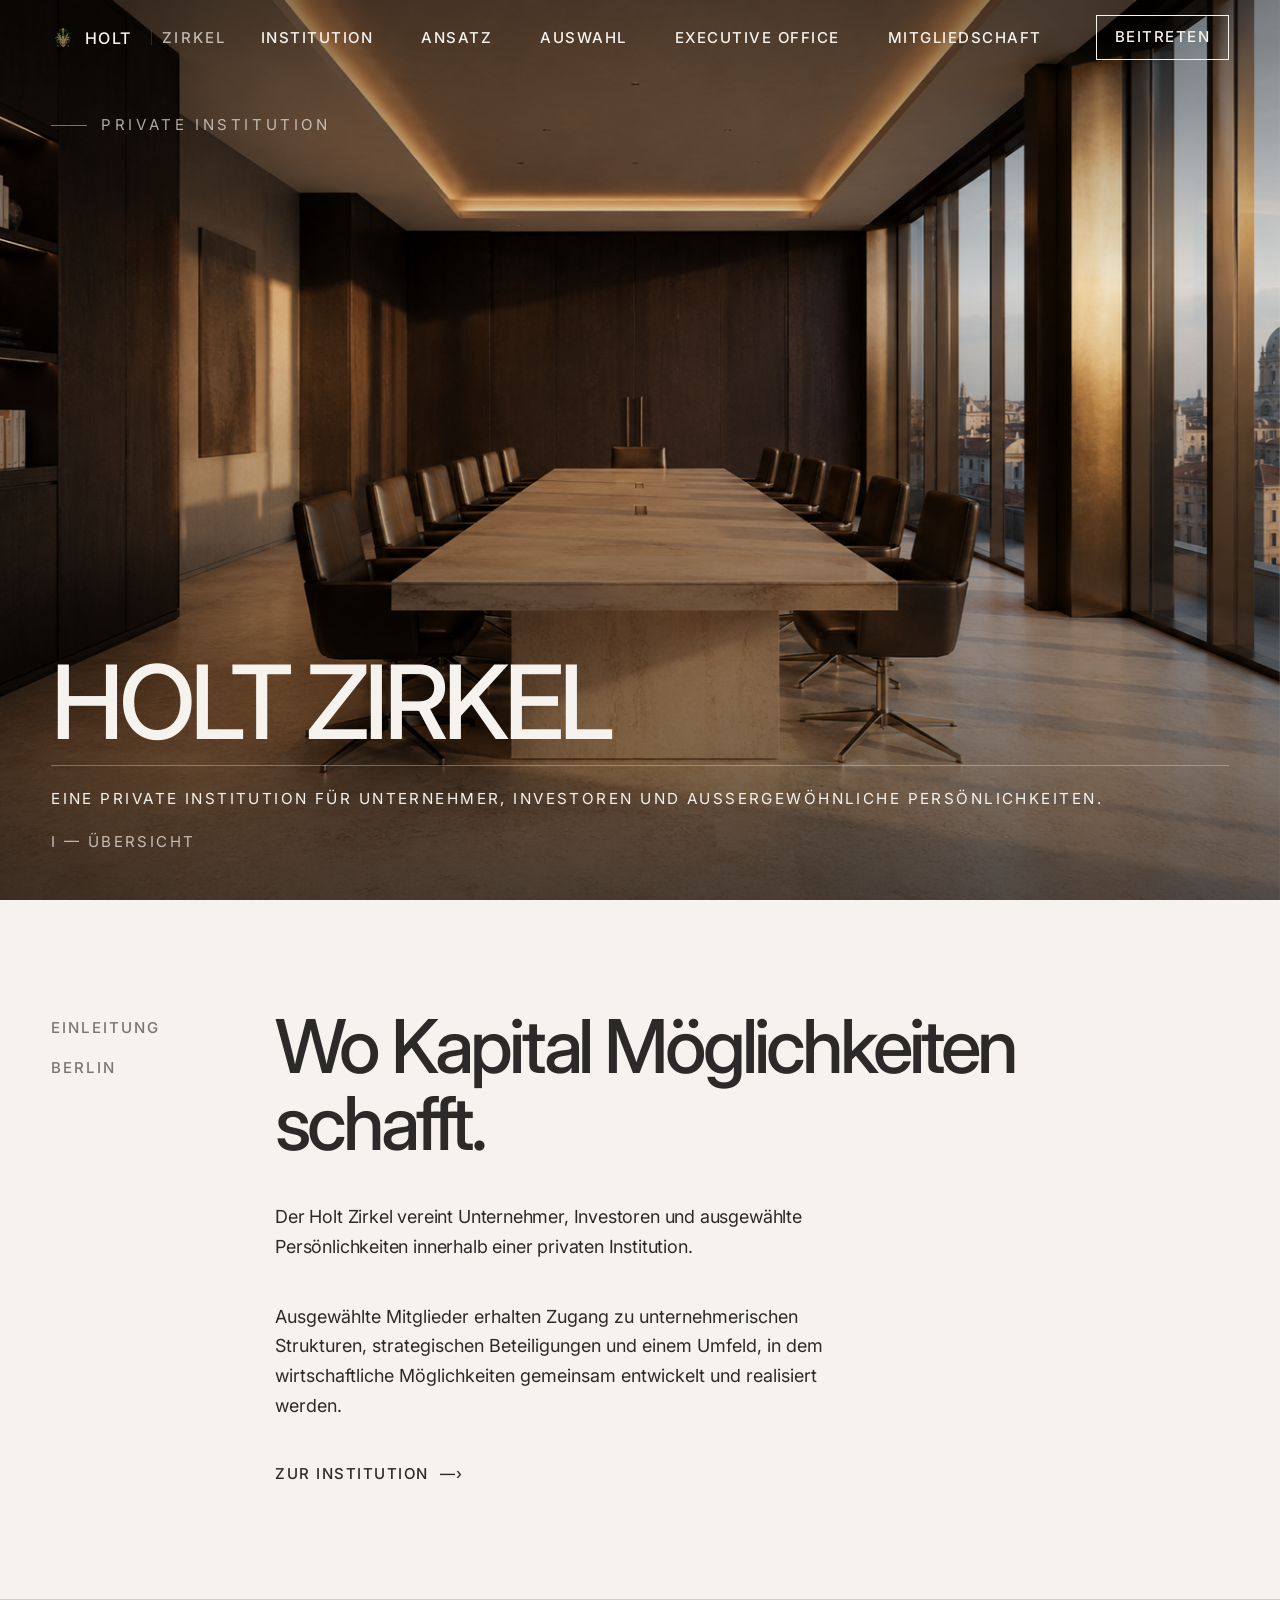
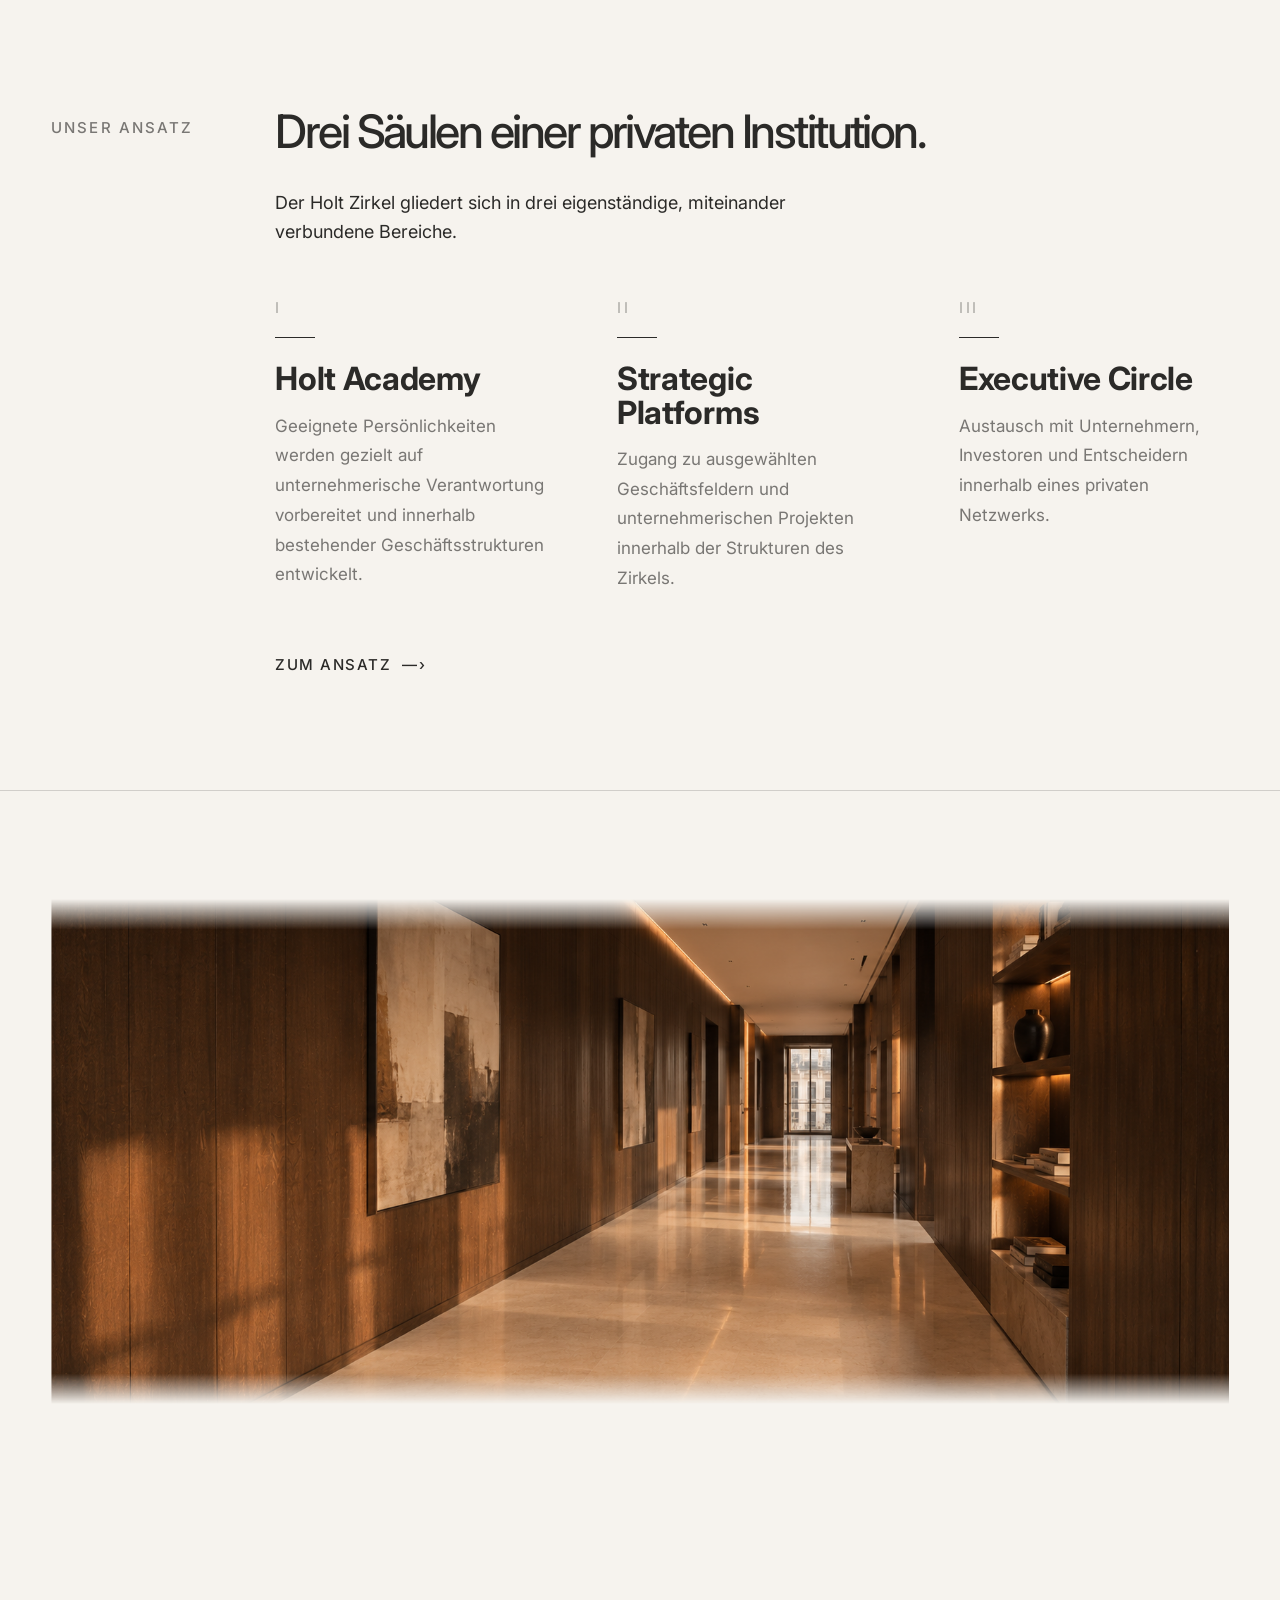
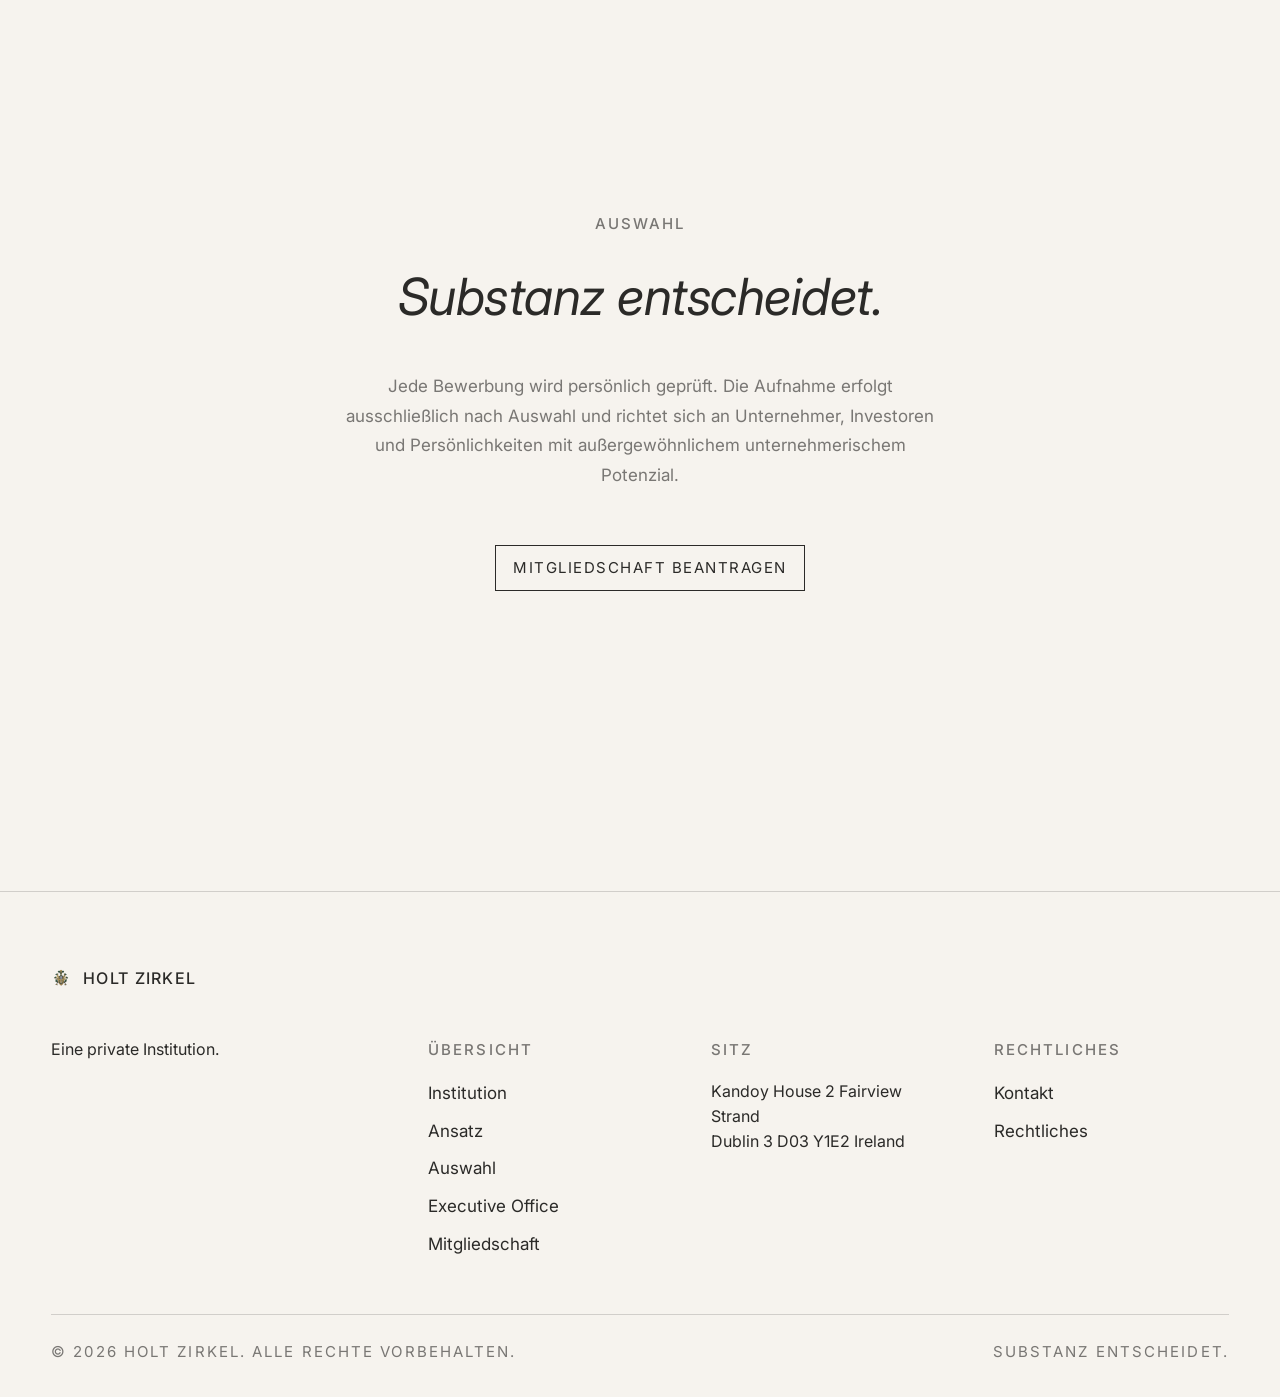
==== commit 36da2d41: "Update index.html" ====
--- a/index.html
+++ b/index.html
@@ -16,10 +16,10 @@
   <meta property="og:title" content="Holt Zirkel" />
   <meta property="og:description" content="Eine private Institution für Unternehmer, Investoren und außergewöhnliche Persönlichkeiten." />
   <meta property="og:url" content="https://holtzirkel.de/" />
-  <meta property="og:image" content="https://holtzirkel.de/images/Logo.png" />
+  <meta property="og:image" content="https://holtzirkel.de/images/logo.png" />
   <meta name="twitter:card" content="summary_large_image" />
 
-  <link rel="icon" type="image/png" href="/images/Logo.png" />
+  <link rel="icon" type="image/png" href="/images/logo.png" />
 
   <link rel="preconnect" href="https://fonts.googleapis.com" />
   <link rel="preconnect" href="https://fonts.gstatic.com" crossorigin />
@@ -34,7 +34,7 @@
     "@type": "Organization",
     "name": "Holt Zirkel",
     "url": "https://holtzirkel.de",
-    "logo": "https://holtzirkel.de/images/Logo.png",
+    "logo": "https://holtzirkel.de/images/logo.png",
     "description": "Eine private Institution für Unternehmer, Investoren und außergewöhnliche Persönlichkeiten."
   }
   </script>
@@ -45,7 +45,7 @@
   <header class="nav nav--on-hero" role="banner">
     <div class="nav__inner">
       <a class="nav__brand" href="/" aria-label="Holt Zirkel">
-        <img src="/images/Logo.png" alt="" />
+        <img src="/images/logo.png" alt="" />
         <span class="wordmark">Holt</span>
         <span class="wordmark-suffix">Zirkel</span>
       </a>
@@ -73,7 +73,7 @@
   <aside class="nav__sheet" data-open="false" aria-hidden="true">
     <div class="nav__sheet-head">
       <a class="nav__brand" href="/">
-        <img src="/images/Logo.png" alt="" />
+        <img src="/images/logo.png" alt="" />
         <span class="wordmark">Holt</span>
         <span class="wordmark-suffix">Zirkel</span>
       </a>
@@ -211,7 +211,7 @@
   <footer class="footer" role="contentinfo">
     <div class="container">
       <div class="footer__mark">
-        <img src="/images/Logo.png" alt="" />
+        <img src="/images/logo.png" alt="" />
         <span class="wordmark">Holt <span>Zirkel</span></span>
       </div>
 
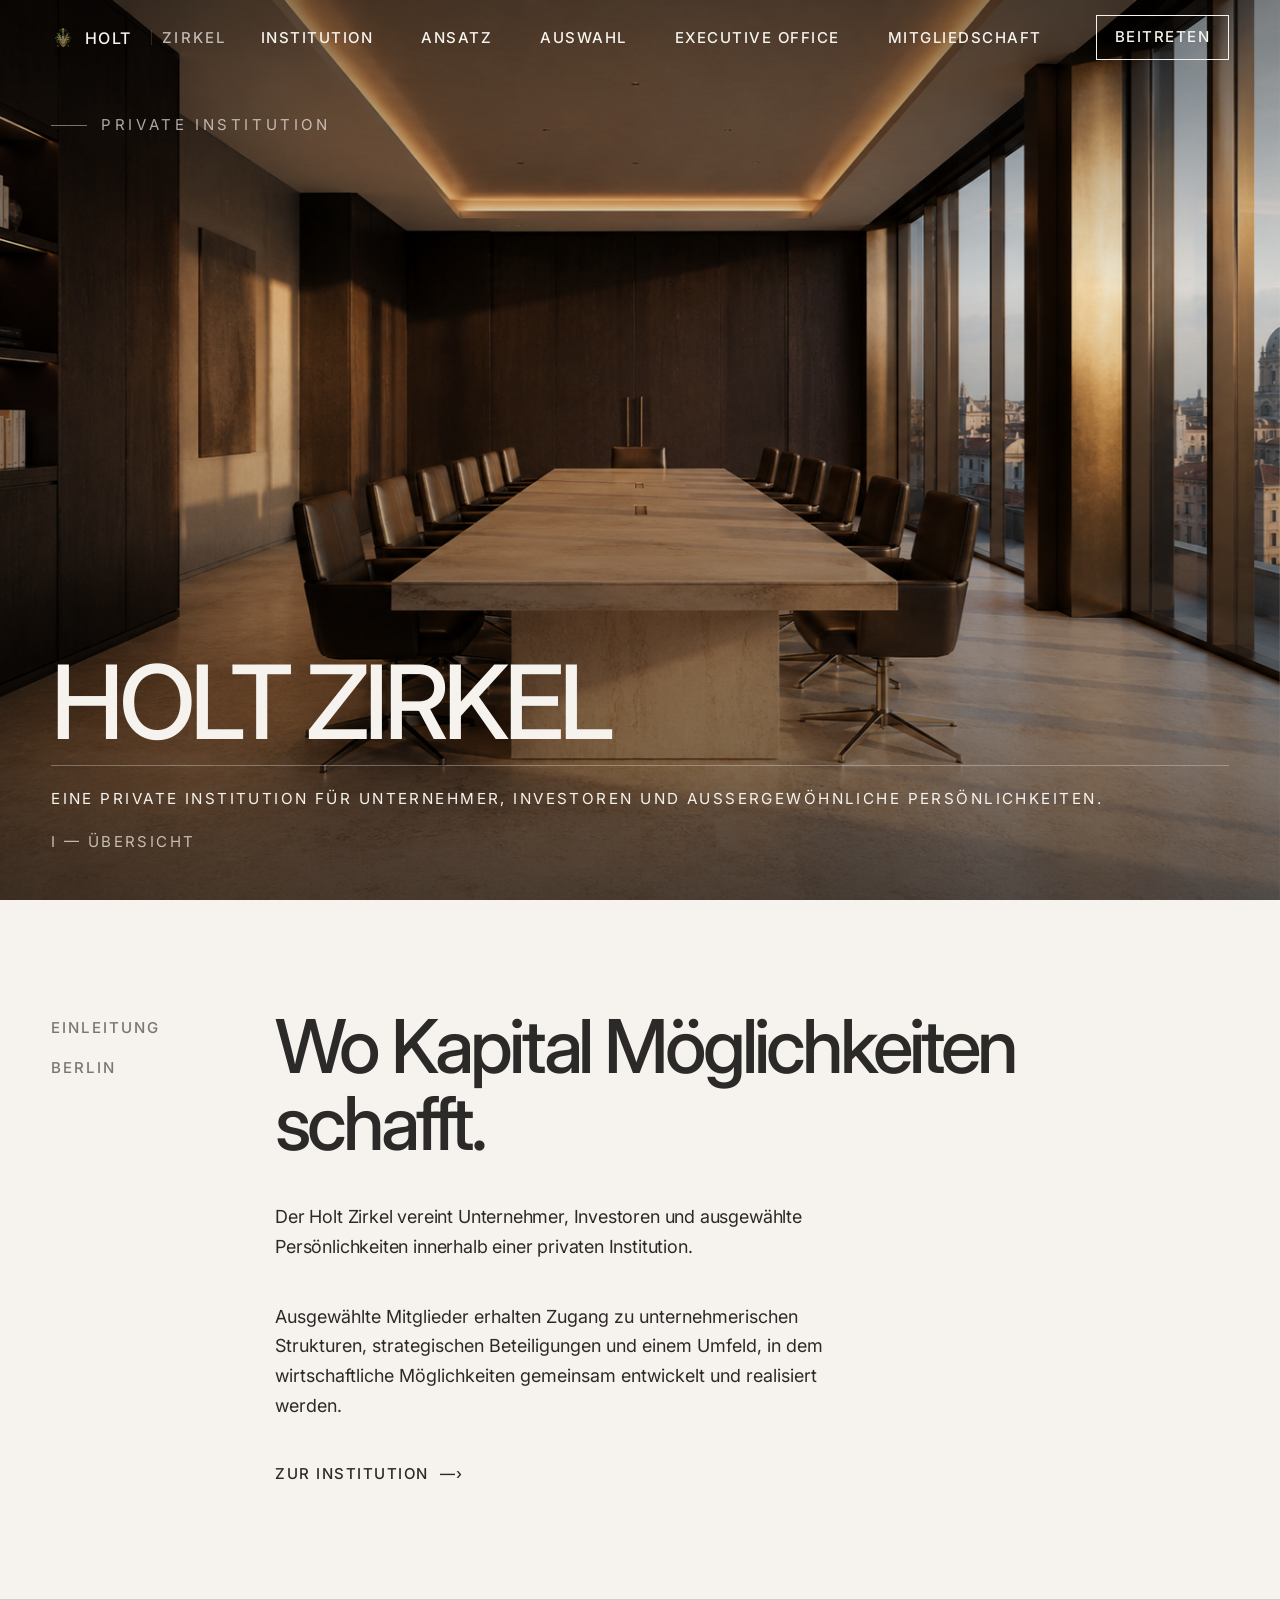
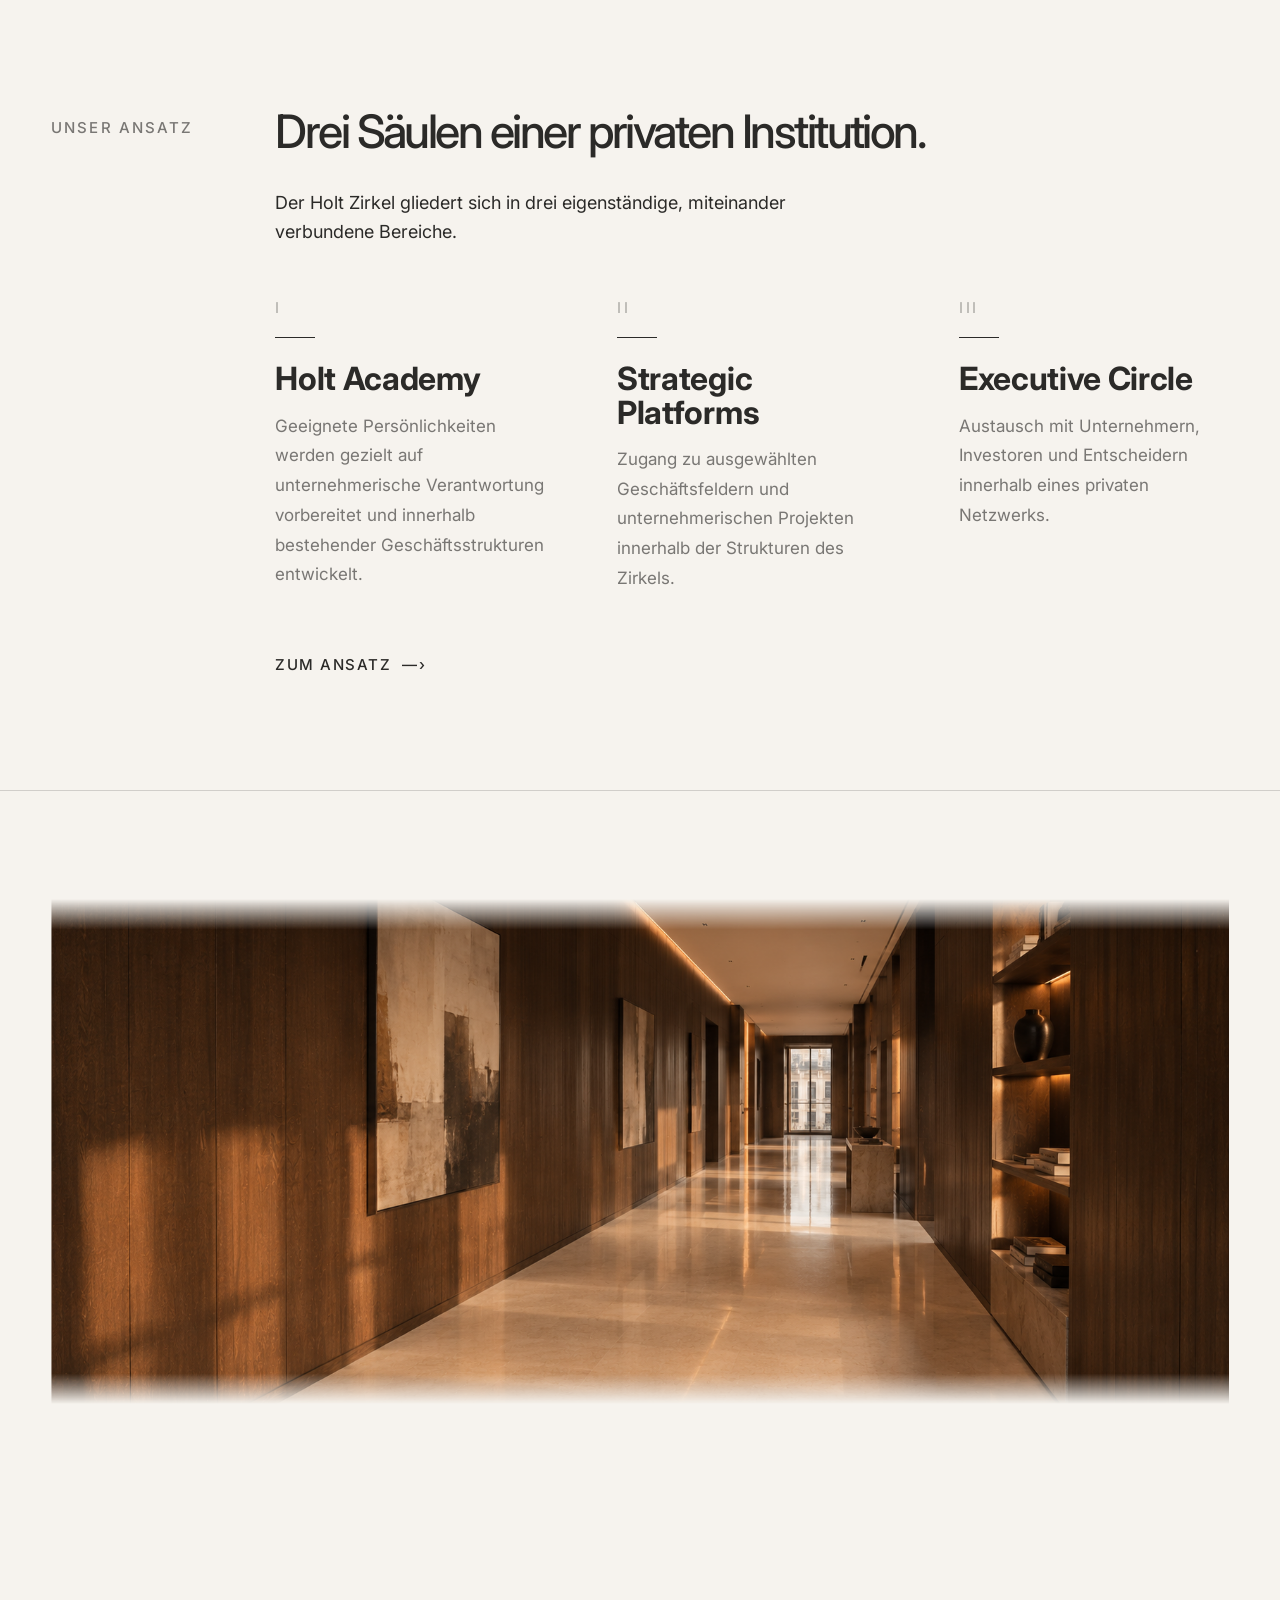
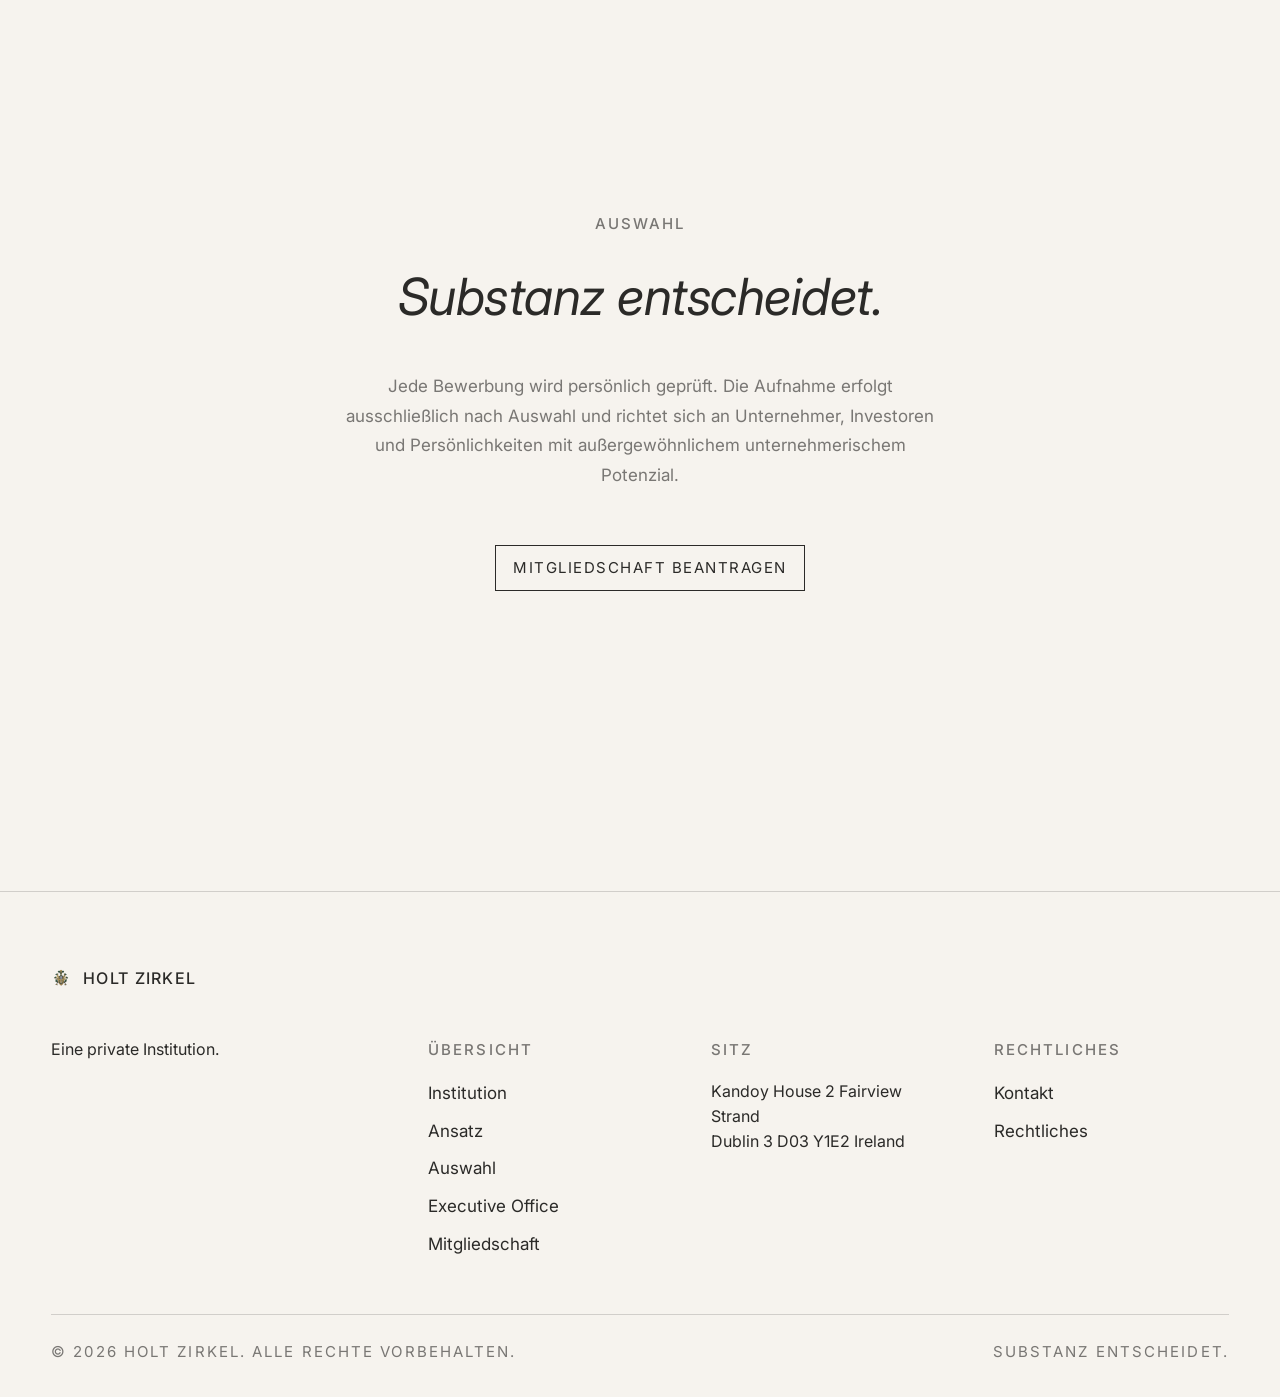
==== commit 4785d12e: "Update index.html" ====
--- a/index.html
+++ b/index.html
@@ -73,7 +73,7 @@
   <aside class="nav__sheet" data-open="false" aria-hidden="true">
     <div class="nav__sheet-head">
       <a class="nav__brand" href="/">
-        <img src="/images/logo.png" alt="" />
+        <img src="/images/logo.jpg" alt="" />
         <span class="wordmark">Holt</span>
         <span class="wordmark-suffix">Zirkel</span>
       </a>
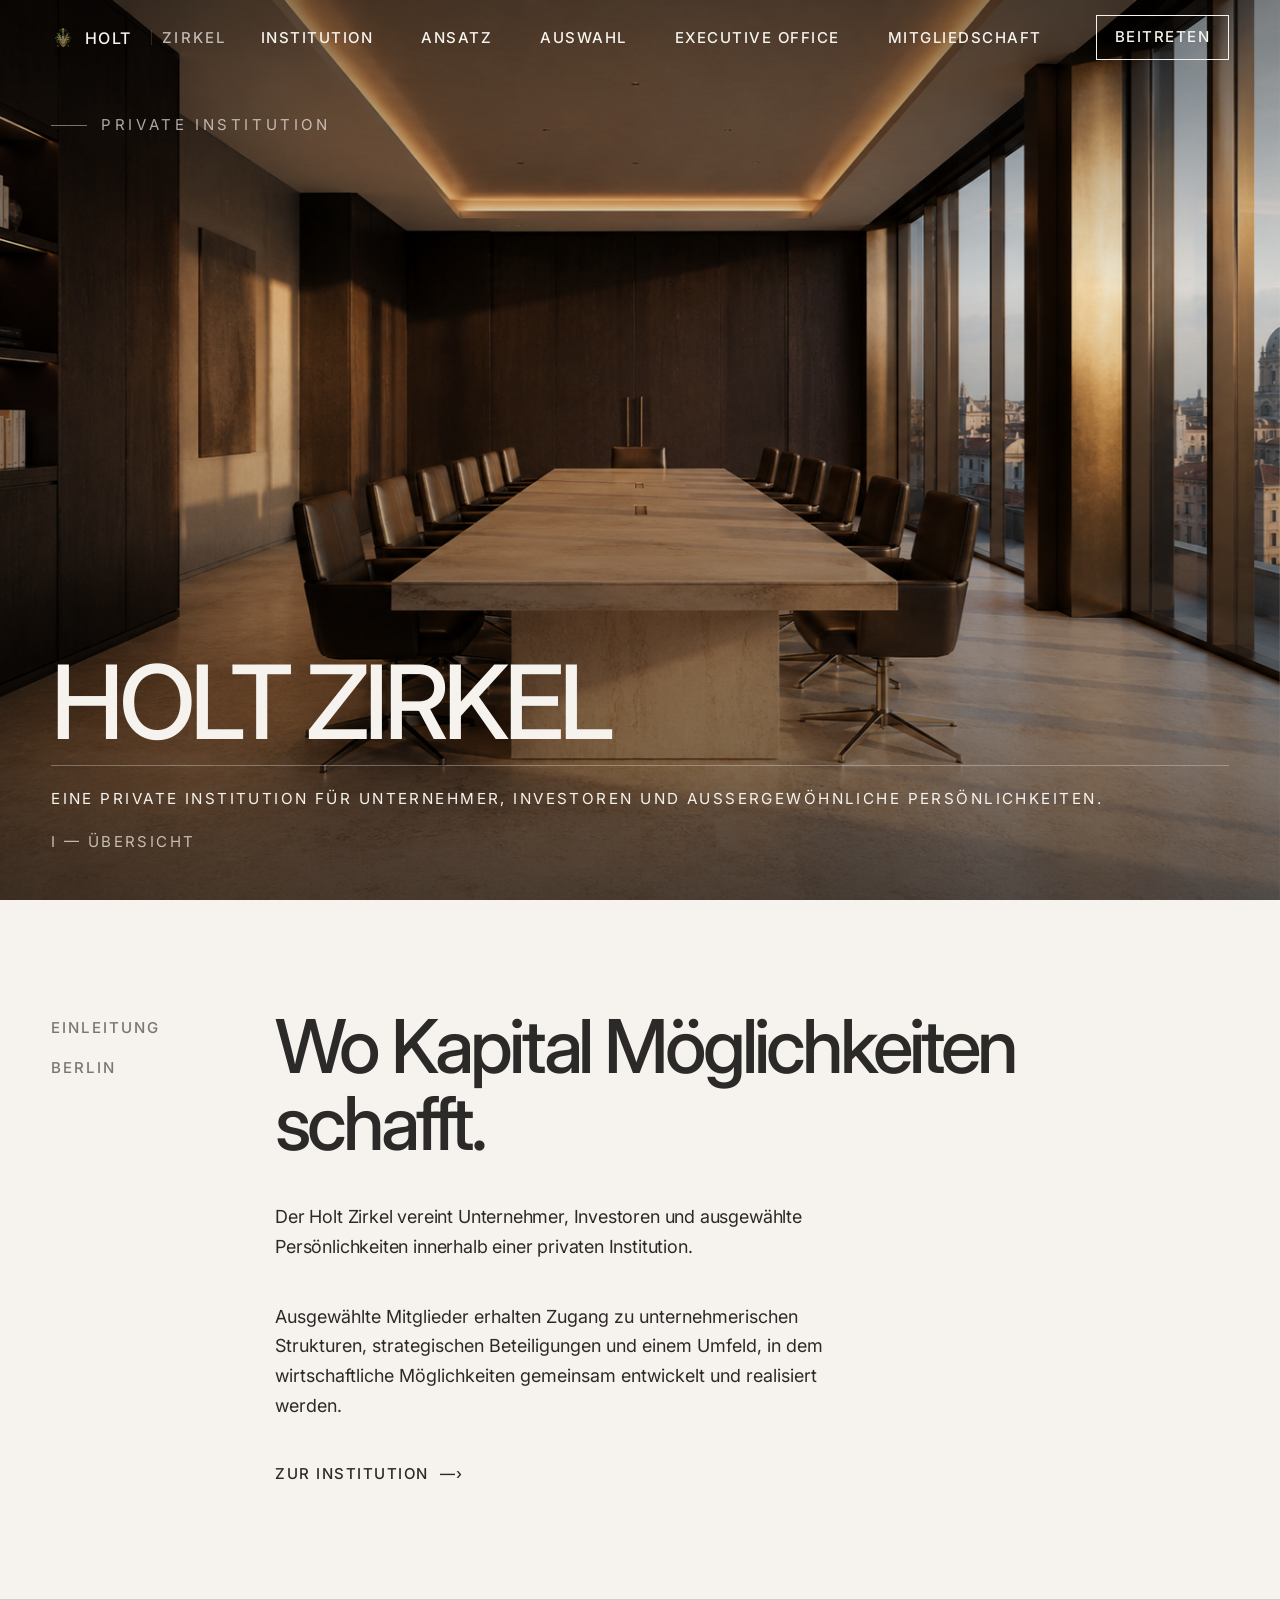
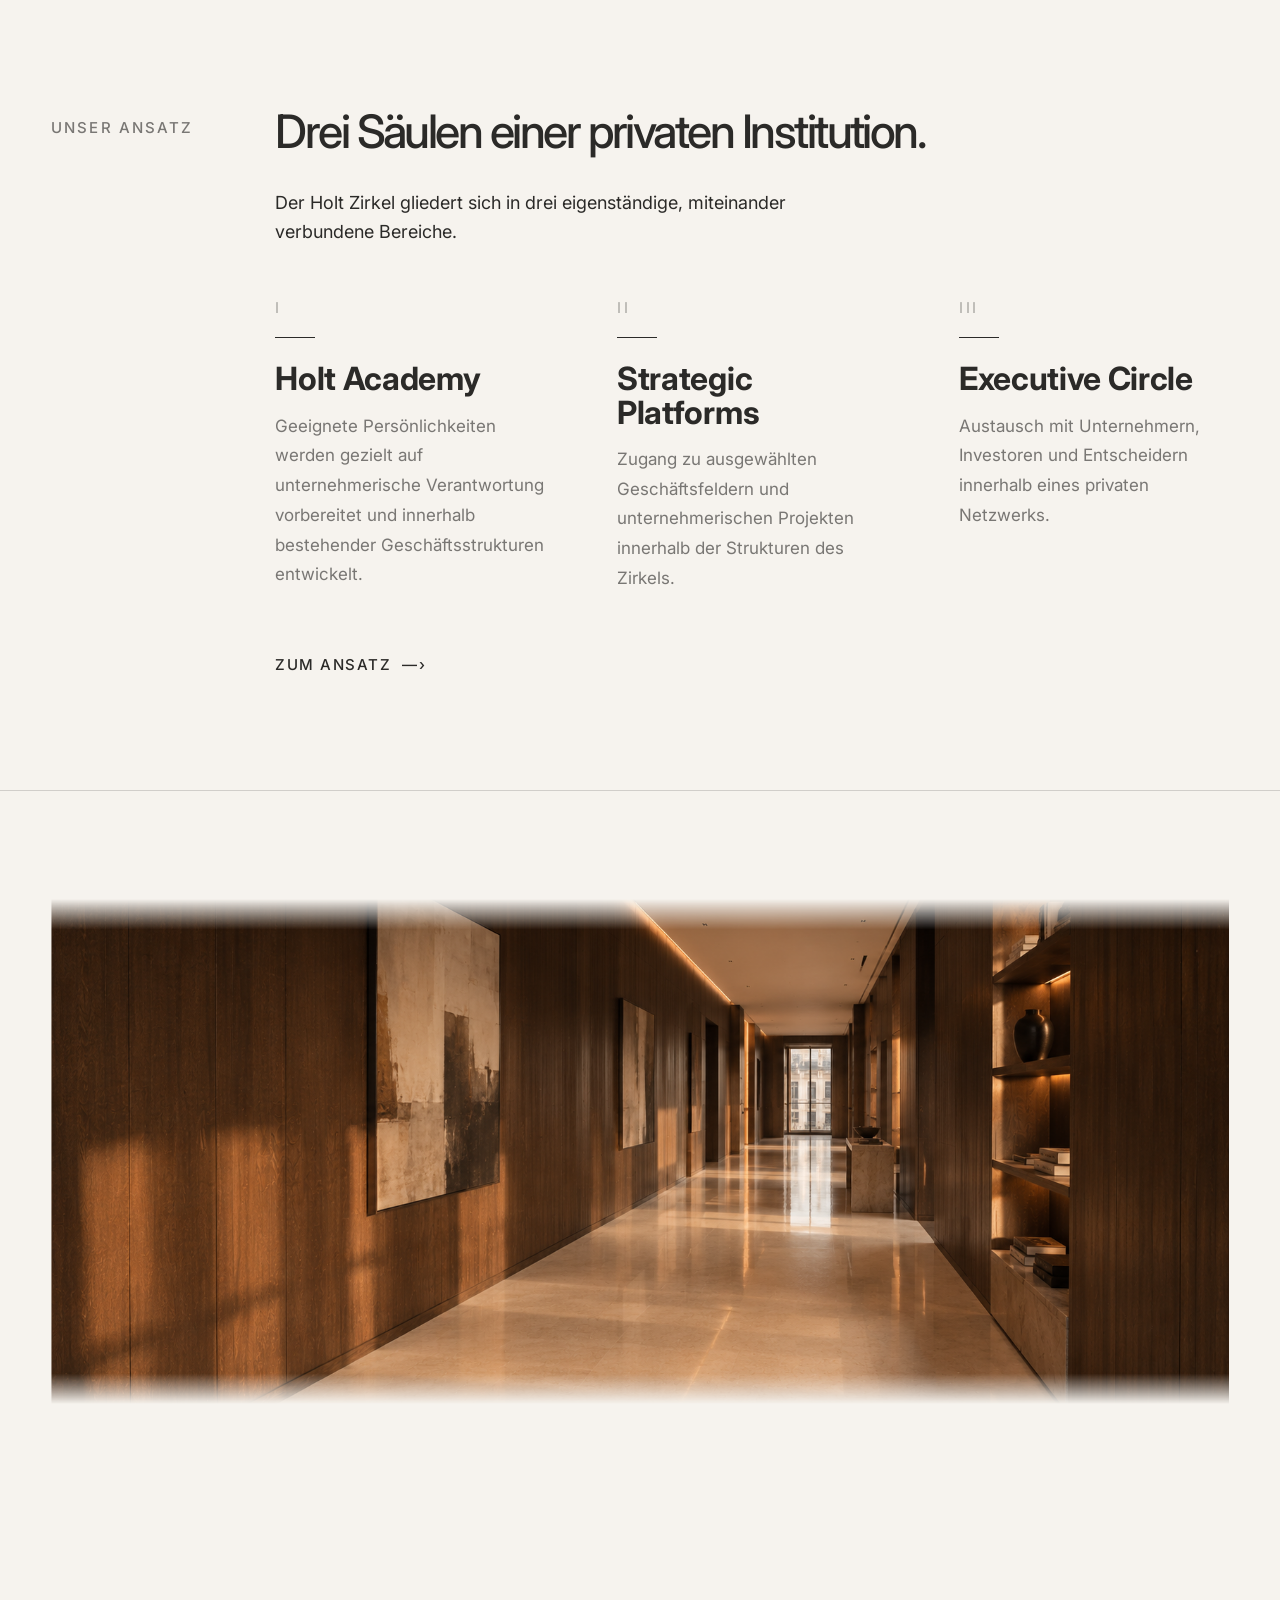
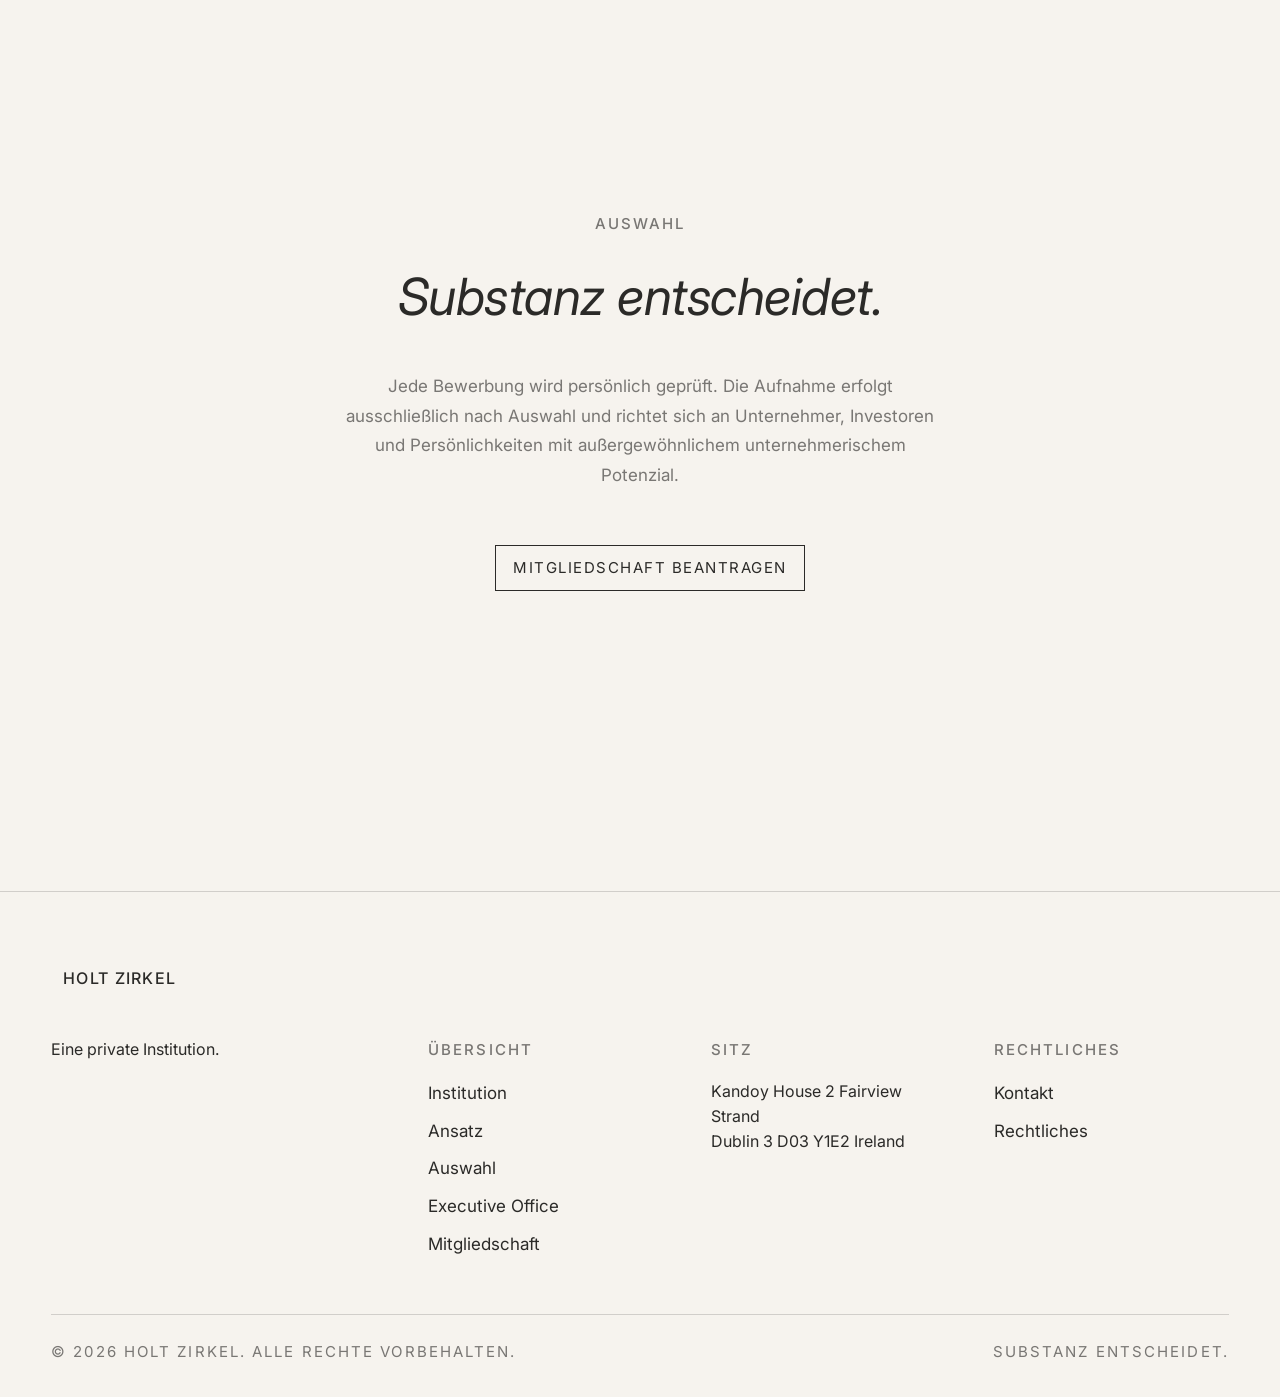
==== commit 2c7e40ea: "Update index.html" ====
--- a/index.html
+++ b/index.html
@@ -16,10 +16,10 @@
   <meta property="og:title" content="Holt Zirkel" />
   <meta property="og:description" content="Eine private Institution für Unternehmer, Investoren und außergewöhnliche Persönlichkeiten." />
   <meta property="og:url" content="https://holtzirkel.de/" />
-  <meta property="og:image" content="https://holtzirkel.de/images/logo.png" />
+  <meta property="og:image" content="https://holtzirkel.de/images/logo.jpg" />
   <meta name="twitter:card" content="summary_large_image" />
 
-  <link rel="icon" type="image/png" href="/images/logo.png" />
+  <link rel="icon" type="image/png" href="/images/logo.jpg" />
 
   <link rel="preconnect" href="https://fonts.googleapis.com" />
   <link rel="preconnect" href="https://fonts.gstatic.com" crossorigin />
@@ -211,7 +211,7 @@
   <footer class="footer" role="contentinfo">
     <div class="container">
       <div class="footer__mark">
-        <img src="/images/logo.png" alt="" />
+        <img src="/images/logo.jpg" alt="" />
         <span class="wordmark">Holt <span>Zirkel</span></span>
       </div>
 
